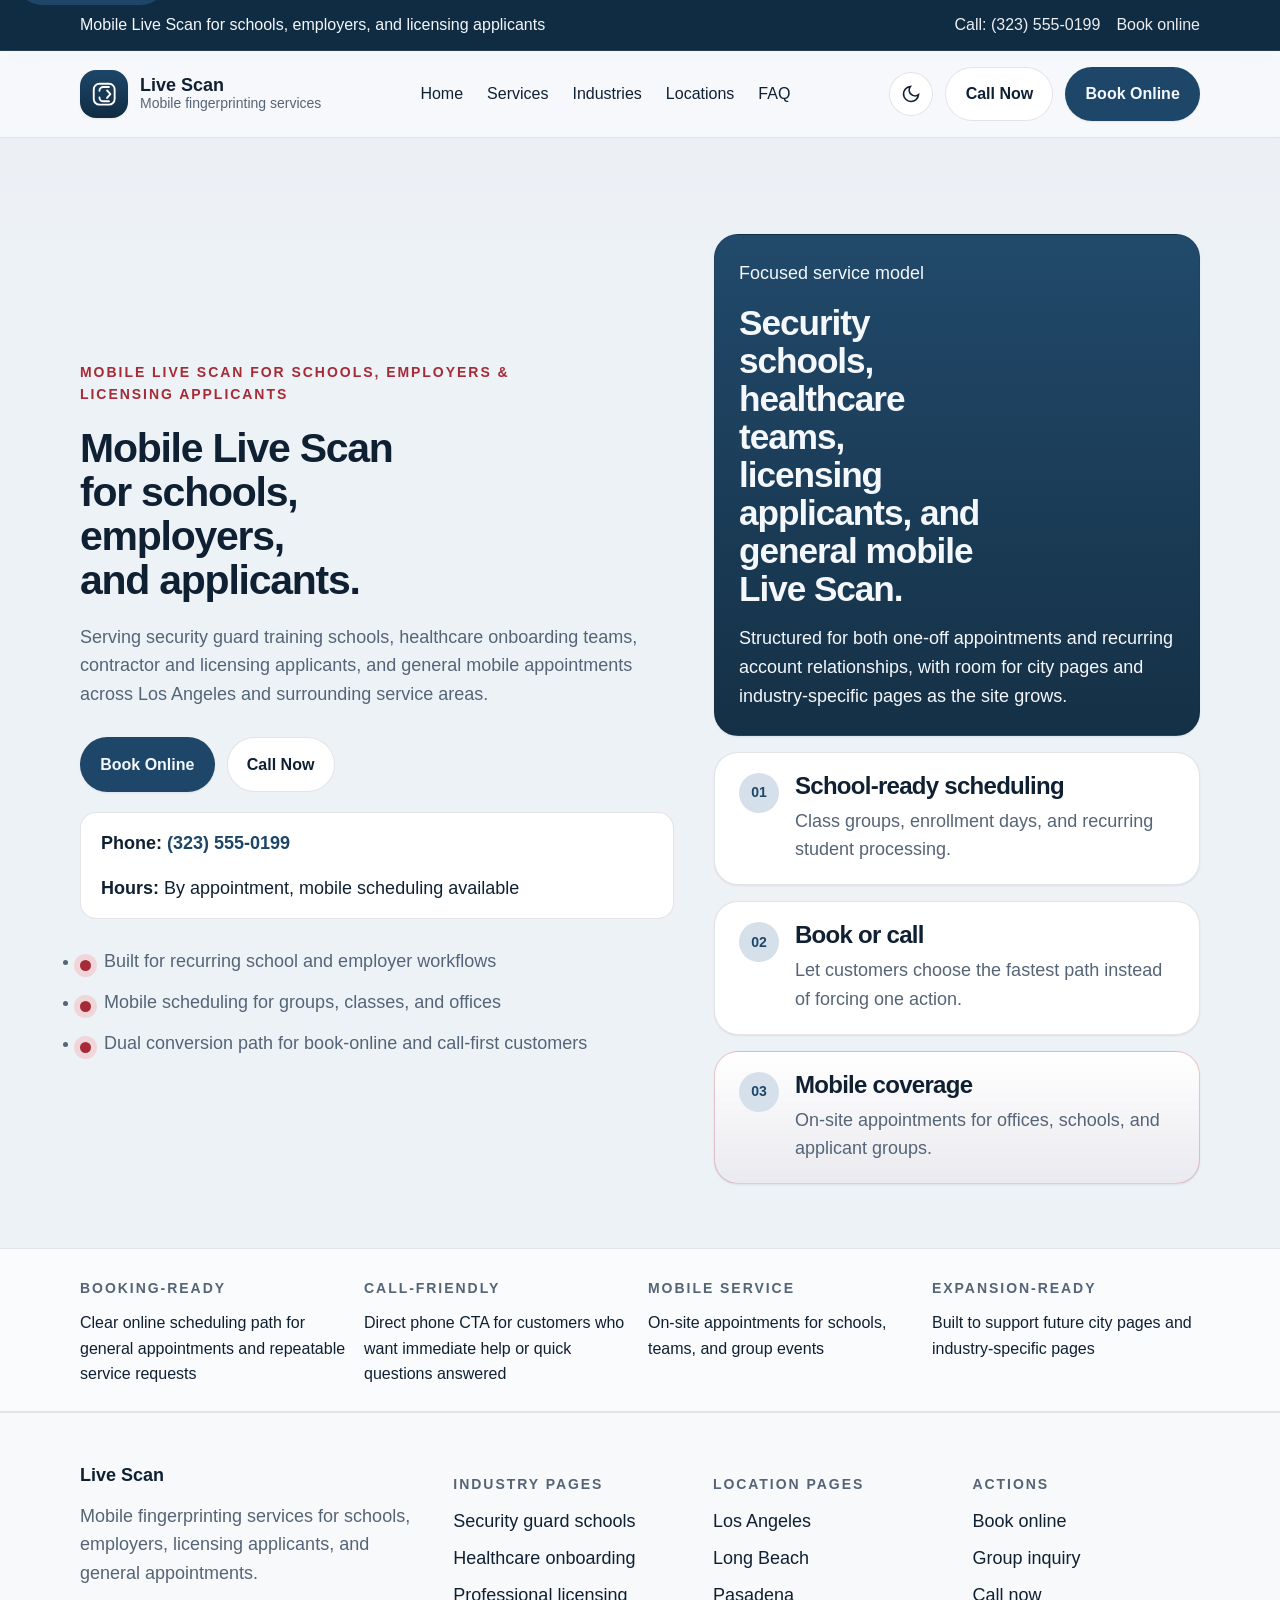
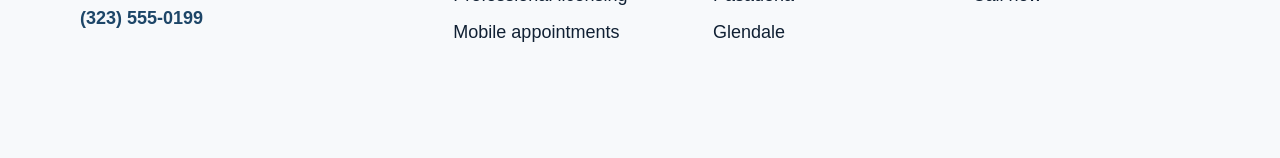
==== index.html @ abe15443 "Rename homepage file to index.html" ====
<!DOCTYPE html>
<html lang="en">
<head>
  <meta charset="UTF-8">
  <meta name="viewport" content="width=device-width, initial-scale=1.0">
  <title>Live Scan Homepage</title>
  <meta name="description" content="Mobile Live Scan services for schools, employers, licensing applicants, and general appointments across Southern California.">
  <meta property="og:title" content="Live Scan for Schools, Employers & Licensing Applicants">
  <meta property="og:description" content="Professional mobile Live Scan for security guard schools, onboarding teams, licensing applicants, and general appointments.">
  <meta property="og:type" content="website">
  <link rel="preconnect" href="https://api.fontshare.com">
  <link href="https://api.fontshare.com/v2/css?f[]=satoshi@400,500,700,900&display=swap" rel="stylesheet">
  <style>
:root,[data-theme="light"]{--text-xs:clamp(.75rem,.7rem + .25vw,.875rem);--text-sm:clamp(.875rem,.8rem + .35vw,1rem);--text-base:clamp(1rem,.95rem + .25vw,1.125rem);--text-lg:clamp(1.125rem,1rem + .75vw,1.5rem);--text-xl:clamp(1.5rem,1.2rem + 1.25vw,2.25rem);--text-2xl:clamp(2.25rem,1.6rem + 2.8vw,4.5rem);--space-1:.25rem;--space-2:.5rem;--space-3:.75rem;--space-4:1rem;--space-5:1.25rem;--space-6:1.5rem;--space-8:2rem;--space-10:2.5rem;--space-12:3rem;--space-16:4rem;--space-20:5rem;--space-24:6rem;--space-32:8rem;--color-bg:#edf2f7;--color-surface:#f8fafc;--color-surface-2:#ffffff;--color-border:rgba(18,38,63,.12);--color-divider:rgba(18,38,63,.1);--color-text:#102033;--color-text-muted:#556476;--color-text-inverse:#f4f7fb;--color-primary:#1d4668;--color-primary-hover:#153752;--color-primary-active:#102c42;--color-primary-highlight:#d5e0eb;--color-accent:#a62b37;--color-accent-soft:#f1d6d9;--radius-sm:.375rem;--radius-md:.75rem;--radius-lg:1rem;--radius-xl:1.5rem;--radius-full:9999px;--shadow-sm:0 1px 2px rgba(10,20,35,.08);--shadow-md:0 10px 30px rgba(10,20,35,.08);--content-default:1120px;--content-narrow:760px;--transition-interactive:180ms cubic-bezier(.16,1,.3,1);--font-display:'Satoshi','Inter',sans-serif;--font-body:'Satoshi','Inter',sans-serif}
[data-theme="dark"]{--color-bg:#0f1722;--color-surface:#15202c;--color-surface-2:#192635;--color-border:rgba(235,243,250,.12);--color-divider:rgba(235,243,250,.08);--color-text:#e8eef5;--color-text-muted:#b1bfcb;--color-text-inverse:#0f1722;--color-primary:#6b93b7;--color-primary-hover:#88a8c7;--color-primary-active:#9bb7d1;--color-primary-highlight:#243445;--color-accent:#d16873;--color-accent-soft:rgba(209,104,115,.18)}
*,*::before,*::after{box-sizing:border-box;margin:0;padding:0}html{-moz-text-size-adjust:none;-webkit-text-size-adjust:none;text-size-adjust:none;-webkit-font-smoothing:antialiased;-moz-osx-font-smoothing:grayscale;text-rendering:optimizeLegibility;scroll-behavior:smooth;scroll-padding-top:6rem}body{min-height:100dvh;line-height:1.6;font-family:var(--font-body);font-size:var(--text-base);color:var(--color-text);background:linear-gradient(180deg,rgba(166,43,55,.03),transparent 16%),var(--color-bg)}img,picture,video,canvas,svg{display:block;max-width:100%;height:auto}input,button,textarea,select{font:inherit;color:inherit}button{cursor:pointer;background:none;border:none}a{color:inherit;text-decoration:none;transition:color var(--transition-interactive),background var(--transition-interactive),border-color var(--transition-interactive),box-shadow var(--transition-interactive),transform var(--transition-interactive)}p,li{text-wrap:pretty}h1,h2,h3{font-family:var(--font-display);line-height:1.08;letter-spacing:-.03em;text-wrap:balance}:focus-visible{outline:2px solid var(--color-accent);outline-offset:3px;border-radius:var(--radius-sm)}
.skip-link{position:absolute;left:var(--space-4);top:-3rem;background:var(--color-primary);color:var(--color-text-inverse);padding:var(--space-3) var(--space-4);border-radius:var(--radius-full);z-index:100}.skip-link:focus{top:var(--space-4)}.sr-only{position:absolute;width:1px;height:1px;padding:0;margin:-1px;overflow:hidden;clip:rect(0,0,0,0);white-space:nowrap;border-width:0}.container{width:min(calc(100% - 2rem),var(--content-default));margin-inline:auto}.narrow{max-width:var(--content-narrow)}.section{padding-block:clamp(var(--space-12),8vw,var(--space-24))}.section-tight{padding-bottom:clamp(var(--space-10),7vw,var(--space-16))}.section-heading{display:grid;gap:var(--space-4);margin-bottom:var(--space-10)}.eyebrow,.mini-label{text-transform:uppercase;letter-spacing:.14em;font-size:var(--text-xs);font-weight:700}.eyebrow{color:var(--color-accent)}.mini-label{color:var(--color-text-muted)}.text-link{display:inline-flex;align-items:center;gap:var(--space-2);margin-top:var(--space-4);color:var(--color-primary);font-weight:700}.stack-actions{display:flex;flex-wrap:wrap;gap:var(--space-3)}
.topbar{background:var(--color-primary-active);color:var(--color-text-inverse);border-bottom:1px solid rgba(255,255,255,.08)}.topbar-inner{display:flex;justify-content:space-between;gap:var(--space-4);padding-block:var(--space-3);font-size:var(--text-sm)}.topbar-links{display:flex;gap:var(--space-4);flex-wrap:wrap}.topbar a{color:rgba(255,255,255,.92)}.site-header{position:sticky;top:0;z-index:40;background:rgba(248,250,252,.88);backdrop-filter:blur(14px);border-bottom:1px solid var(--color-divider)}[data-theme="dark"] .site-header{background:rgba(21,32,44,.86)}.header-inner{display:flex;align-items:center;justify-content:space-between;gap:var(--space-4);padding-block:var(--space-4)}.brand{display:inline-flex;align-items:center;gap:var(--space-3);min-height:44px}.brand-mark{display:grid;place-items:center;width:3rem;height:3rem;border-radius:var(--radius-lg);background:linear-gradient(180deg,var(--color-primary),var(--color-primary-active));color:#fff;box-shadow:var(--shadow-sm)}.brand-mark svg{width:1.9rem;height:1.9rem}.brand-text{display:flex;flex-direction:column;line-height:1.1}.brand-text strong{font-size:var(--text-base)}.brand-text small{color:var(--color-text-muted);font-size:var(--text-xs)}.desktop-nav{display:flex;gap:var(--space-6);font-size:var(--text-sm)}.desktop-nav a:hover{color:var(--color-primary)}.header-actions{display:flex;align-items:center;gap:var(--space-3)}.theme-toggle,.menu-toggle{min-width:44px;min-height:44px;display:grid;place-items:center;border:1px solid var(--color-border);border-radius:var(--radius-full);background:var(--color-surface-2)}.menu-toggle{display:none;padding:0 var(--space-3);gap:4px}.menu-toggle span{display:block;width:18px;height:2px;background:currentColor}.mobile-nav{display:none;border-top:1px solid var(--color-divider);background:var(--color-surface-2)}.mobile-nav.is-open{display:grid}.mobile-nav a{padding:var(--space-4) var(--space-6);border-bottom:1px solid var(--color-divider)}
.button{display:inline-flex;align-items:center;justify-content:center;min-height:44px;padding:.85rem 1.2rem;border-radius:var(--radius-full);font-size:var(--text-sm);font-weight:700;border:1px solid transparent}.button-primary{background:var(--color-primary);color:var(--color-text-inverse);box-shadow:var(--shadow-sm)}.button-secondary{background:var(--color-surface-2);border-color:var(--color-border)}.hero{padding-top:clamp(var(--space-12),10vw,var(--space-24))}.hero-grid{display:grid;grid-template-columns:1.1fr .9fr;gap:var(--space-10);align-items:center}.hero-copy{display:grid;gap:var(--space-5)}.hero h1{font-size:clamp(1.8rem,1.2rem + 1.7vw,3rem);max-width:14ch}.hero-text{max-width:62ch;color:var(--color-text-muted)}.hero-actions{display:flex;flex-wrap:wrap;gap:var(--space-3);padding-top:var(--space-2)}.hero-contact-strip{display:flex;flex-wrap:wrap;gap:var(--space-4);padding:var(--space-4) var(--space-5);background:var(--color-surface-2);border:1px solid var(--color-border);border-radius:var(--radius-lg)}.hero-contact-strip a{color:var(--color-primary);font-weight:700}.hero-points{display:grid;gap:var(--space-3);margin-top:var(--space-2)}.hero-points li{position:relative;padding-left:var(--space-6);color:var(--color-text-muted)}.hero-points li::before{content:'';position:absolute;left:0;top:.72em;width:.7rem;height:.7rem;border-radius:50%;background:var(--color-accent);box-shadow:0 0 0 6px var(--color-accent-soft)}.hero-panel{display:grid;gap:var(--space-4)}.hero-card,.service-card,.step-card,.institutional-panel,.contact-card,.faq-list details{background:var(--color-surface-2);border:1px solid var(--color-border);border-radius:var(--radius-xl);box-shadow:var(--shadow-sm)}.hero-card-primary{padding:var(--space-8);background:linear-gradient(180deg,rgba(29,70,104,.98),rgba(16,44,66,.98));color:var(--color-text-inverse);min-height:15rem}.hero-card-primary h2{font-size:var(--text-xl);max-width:13ch;margin-block:var(--space-4)}.hero-steps{display:grid;gap:var(--space-4)}.hero-card{padding:var(--space-6);min-height:12rem}.hero-step-card{display:grid;grid-template-columns:auto 1fr;align-items:start;gap:var(--space-4);padding:var(--space-5) var(--space-6);background:var(--color-surface-2);border:1px solid var(--color-border);border-radius:var(--radius-xl);box-shadow:var(--shadow-sm)}.hero-card h3,.hero-step-card h3,.service-card h3,.step-card h3,.institutional-panel h3,.contact-card h3{font-size:var(--text-lg);margin-bottom:var(--space-2)}.hero-step-card p{color:var(--color-text-muted)}.stat,.step-number{display:inline-flex;align-items:center;justify-content:center;min-width:2.5rem;min-height:2.5rem;border-radius:var(--radius-full);background:var(--color-primary-highlight);color:var(--color-primary);font-size:var(--text-xs);font-weight:800}.accent-step-card{border-color:rgba(166,43,55,.25);background:linear-gradient(180deg,var(--color-surface-2),rgba(166,43,55,.04))}
.trust-strip{border-top:1px solid var(--color-divider);border-bottom:1px solid var(--color-divider);background:color-mix(in srgb,var(--color-surface-2) 86%,var(--color-primary-highlight))}.trust-grid{display:grid;grid-template-columns:repeat(4,1fr);gap:var(--space-4);padding-block:var(--space-6)}.trust-grid p{margin-top:var(--space-2);font-size:var(--text-sm)}.service-grid{display:grid;grid-template-columns:repeat(12,1fr);gap:var(--space-4)}.service-card{padding:var(--space-6);grid-column:span 4;min-height:15rem}.feature-large{grid-column:span 8;background:linear-gradient(180deg,var(--color-surface-2),var(--color-primary-highlight))}.process-section{background:linear-gradient(180deg,transparent,rgba(29,70,104,.04))}.process-layout{display:grid;grid-template-columns:.85fr 1.15fr;gap:var(--space-8)}.process-intro{display:grid;gap:var(--space-4)}.process-steps{display:grid;grid-template-columns:repeat(2,1fr);gap:var(--space-4)}.step-card{padding:var(--space-6)}.step-card p{color:var(--color-text-muted)}.institutional-grid{display:grid;grid-template-columns:1.1fr .9fr;gap:var(--space-8);align-items:stretch}.institutional-copy{display:grid;gap:var(--space-4)}.bullet-stack{display:grid;gap:var(--space-3);margin-top:var(--space-3)}.bullet-stack p{padding:var(--space-4) var(--space-5);background:var(--color-surface);border:1px solid rgba(166,43,55,.16);border-radius:var(--radius-md)}.institutional-panel{padding:var(--space-8);display:grid;align-content:start;gap:var(--space-4);background:linear-gradient(180deg,var(--color-surface-2),rgba(166,43,55,.03))}.location-grid{display:flex;flex-wrap:wrap;gap:var(--space-3)}.location-chip{display:inline-flex;align-items:center;min-height:44px;padding:.75rem 1rem;border-radius:var(--radius-full);background:var(--color-surface-2);border:1px solid var(--color-border);font-size:var(--text-sm);font-weight:600}.faq-section{padding-top:0}.faq-list{display:grid;gap:var(--space-4)}.faq-list details{padding:var(--space-5) var(--space-6)}.faq-list summary{cursor:pointer;font-weight:700;list-style:none}.faq-list summary::-webkit-details-marker{display:none}.faq-list details p{margin-top:var(--space-3);color:var(--color-text-muted)}.contact-grid{display:grid;grid-template-columns:.9fr 1.1fr;gap:var(--space-8);align-items:start}.contact-card{padding:var(--space-8);display:grid;gap:var(--space-4)}.contact-card-split{grid-template-columns:repeat(2,1fr)}.site-footer{padding-block:var(--space-12) calc(var(--space-12) + 4rem);border-top:1px solid var(--color-divider);background:color-mix(in srgb,var(--color-surface-2) 80%,var(--color-primary-highlight))}.footer-grid{display:grid;grid-template-columns:1.2fr .8fr .8fr .8fr;gap:var(--space-8)}.site-footer ul{display:grid;gap:var(--space-2);list-style:none;margin-top:var(--space-3)}.site-footer p{color:var(--color-text-muted);margin-top:var(--space-3)}.mobile-action-bar{position:fixed;left:0;right:0;bottom:0;z-index:45;display:none;grid-template-columns:1fr 1fr;gap:1px;background:var(--color-border);box-shadow:0 -8px 24px rgba(10,20,35,.12)}.mobile-action-bar a{display:flex;align-items:center;justify-content:center;min-height:56px;background:var(--color-surface-2);font-size:var(--text-sm);font-weight:800}.mobile-action-bar a:last-child{background:var(--color-primary);color:var(--color-text-inverse)}
@media (max-width:1080px){.hero-grid,.process-layout,.institutional-grid,.contact-grid,.footer-grid,.trust-grid{grid-template-columns:1fr}.process-steps,.service-grid,.contact-card-split{grid-template-columns:repeat(2,1fr)}.service-card,.feature-large{grid-column:auto}}
@media (max-width:820px){.desktop-nav,.header-actions .button{display:none}.menu-toggle{display:inline-grid}.topbar-inner{flex-direction:column;align-items:flex-start}.process-steps,.service-grid,.contact-card-split{grid-template-columns:1fr}.mobile-action-bar{display:grid}}
@media (max-width:640px){.container{width:min(calc(100% - 1.25rem),var(--content-default))}.hero h1{max-width:13ch}.hero-card-primary,.hero-card,.service-card,.step-card,.institutional-panel,.contact-card{padding:var(--space-5)}.button{width:100%}.hero-actions,.stack-actions{display:grid}.hero-contact-strip{display:grid;gap:var(--space-2)}}
  </style>
</head>
<body>
  <a class="skip-link" href="#main">Skip to content</a>

  <div class="topbar">
    <div class="container topbar-inner">
      <p>Mobile Live Scan for schools, employers, and licensing applicants</p>
      <div class="topbar-links">
        <a href="tel:+13235550199">Call: (323) 555-0199</a>
        <a href="https://book.example.com" target="_blank" rel="noopener noreferrer">Book online</a>
      </div>
    </div>
  </div>

  <header class="site-header" id="top">
    <div class="container header-inner">
      <a href="#top" class="brand" aria-label="Live Scan home">
        <span class="brand-mark" aria-hidden="true">
          <svg viewBox="0 0 64 64" fill="none" xmlns="http://www.w3.org/2000/svg">
            <rect x="10" y="10" width="44" height="44" rx="12" stroke="currentColor" stroke-width="4"/>
            <path d="M22 25C22 20.5817 25.5817 17 30 17H42" stroke="currentColor" stroke-width="4" stroke-linecap="round"/>
            <path d="M22 39C22 43.4183 25.5817 47 30 47H42" stroke="currentColor" stroke-width="4" stroke-linecap="round"/>
            <path d="M38 24L45 32L38 40" stroke="currentColor" stroke-width="4" stroke-linecap="round" stroke-linejoin="round"/>
          </svg>
        </span>
        <span class="brand-text">
          <strong>Live Scan</strong>
          <small>Mobile fingerprinting services</small>
        </span>
      </a>

      <nav class="desktop-nav" aria-label="Primary navigation">
        <a href="#top">Home</a>
        <a href="#services">Services</a>
        <a href="#industries">Industries</a>
        <a href="#locations">Locations</a>
        <a href="#faq">FAQ</a>
      </nav>

      <div class="header-actions">
        <button class="theme-toggle" type="button" data-theme-toggle aria-label="Switch theme">
          <svg width="20" height="20" viewBox="0 0 24 24" fill="none" stroke="currentColor" stroke-width="2"><path d="M21 12.79A9 9 0 1 1 11.21 3 7 7 0 0 0 21 12.79z"/></svg>
        </button>
        <a class="button button-secondary" href="tel:+13235550199">Call Now</a>
        <a class="button button-primary" href="https://book.example.com" target="_blank" rel="noopener noreferrer">Book Online</a>
        <button class="menu-toggle" type="button" aria-expanded="false" aria-controls="mobile-menu">
          <span class="sr-only">Open menu</span>
          <span></span><span></span><span></span>
        </button>
      </div>
    </div>

    <nav class="mobile-nav" id="mobile-menu" aria-label="Mobile navigation">
      <a href="#top">Home</a>
      <a href="#services">Services</a>
      <a href="#industries">Industries</a>
      <a href="#locations">Locations</a>
      <a href="#faq">FAQ</a>
      <a href="tel:+13235550199">Call Now</a>
      <a href="https://book.example.com" target="_blank" rel="noopener noreferrer">Book Online</a>
    </nav>
  </header>

  <main id="main">
    <section class="hero section section-tight">
      <div class="container hero-grid">
        <div class="hero-copy">
          <p class="eyebrow">Mobile Live Scan for schools, employers & licensing applicants</p>
          <h1>Mobile Live Scan for schools, employers, and applicants.</h1>
          <p class="hero-text">Serving security guard training schools, healthcare onboarding teams, contractor and licensing applicants, and general mobile appointments across Los Angeles and surrounding service areas.</p>
          <div class="hero-actions">
            <a class="button button-primary" href="https://book.example.com" target="_blank" rel="noopener noreferrer">Book Online</a>
            <a class="button button-secondary" href="tel:+13235550199">Call Now</a>
          </div>
          <div class="hero-contact-strip">
            <p><strong>Phone:</strong> <a href="tel:+13235550199">(323) 555-0199</a></p>
            <p><strong>Hours:</strong> By appointment, mobile scheduling available</p>
          </div>
          <ul class="hero-points" role="list">
            <li>Built for recurring school and employer workflows</li>
            <li>Mobile scheduling for groups, classes, and offices</li>
            <li>Dual conversion path for book-online and call-first customers</li>
          </ul>
        </div>
        <div class="hero-panel" aria-label="Service highlights">
          <div class="hero-card hero-card-primary">
            <span class="card-label">Focused service model</span>
            <h2>Security schools, healthcare teams, licensing applicants, and general mobile Live Scan.</h2>
            <p>Structured for both one-off appointments and recurring account relationships, with room for city pages and industry-specific pages as the site grows.</p>
          </div>
          <div class="hero-steps">
            <article class="hero-step-card">
              <span class="stat">01</span>
              <div>
                <h3>School-ready scheduling</h3>
                <p>Class groups, enrollment days, and recurring student processing.</p>
              </div>
            </article>
            <article class="hero-step-card">
              <span class="stat">02</span>
              <div>
                <h3>Book or call</h3>
                <p>Let customers choose the fastest path instead of forcing one action.</p>
              </div>
            </article>
            <article class="hero-step-card accent-step-card">
              <span class="stat">03</span>
              <div>
                <h3>Mobile coverage</h3>
                <p>On-site appointments for offices, schools, and applicant groups.</p>
              </div>
            </article>
          </div>
        </div>
      </div>
    </section>

    <section class="trust-strip">
      <div class="container trust-grid">
        <div><span class="mini-label">Booking-ready</span><p>Clear online scheduling path for general appointments and repeatable service requests</p></div>
        <div><span class="mini-label">Call-friendly</span><p>Direct phone CTA for customers who want immediate help or quick questions answered</p></div>
        <div><span class="mini-label">Mobile service</span><p>On-site appointments for schools, teams, and group events</p></div>
        <div><span class="mini-label">Expansion-ready</span><p>Built to support future city pages and industry-specific pages</p></div>
      </div>
    </section>
  </main>

  <footer class="site-footer">
    <div class="container footer-grid">
      <div>
        <strong>Live Scan</strong>
        <p>Mobile fingerprinting services for schools, employers, licensing applicants, and general appointments.</p>
        <a class="text-link" href="tel:+13235550199">(323) 555-0199</a>
      </div>
      <div>
        <p class="mini-label">Industry pages</p>
        <ul role="list">
          <li><a href="#industries">Security guard schools</a></li>
          <li><a href="#industries">Healthcare onboarding</a></li>
          <li><a href="#industries">Professional licensing</a></li>
          <li><a href="#industries">Mobile appointments</a></li>
        </ul>
      </div>
      <div>
        <p class="mini-label">Location pages</p>
        <ul role="list">
          <li><a href="#locations">Los Angeles</a></li>
          <li><a href="#locations">Long Beach</a></li>
          <li><a href="#locations">Pasadena</a></li>
          <li><a href="#locations">Glendale</a></li>
        </ul>
      </div>
      <div>
        <p class="mini-label">Actions</p>
        <ul role="list">
          <li><a href="https://book.example.com" target="_blank" rel="noopener noreferrer">Book online</a></li>
          <li><a href="https://forms.example.com/group-account" target="_blank" rel="noopener noreferrer">Group inquiry</a></li>
          <li><a href="tel:+13235550199">Call now</a></li>
        </ul>
      </div>
    </div>
  </footer>

  <div class="mobile-action-bar" aria-label="Mobile quick actions">
    <a href="tel:+13235550199">Call Now</a>
    <a href="https://book.example.com" target="_blank" rel="noopener noreferrer">Book Online</a>
  </div>

  <script>
    (function () {
      const root = document.documentElement;
      const toggle = document.querySelector('[data-theme-toggle]');
      let theme = window.matchMedia('(prefers-color-scheme: dark)').matches ? 'dark' : 'light';
      root.setAttribute('data-theme', theme);
      function renderThemeIcon(current) {
        toggle.innerHTML = current === 'dark'
          ? '<svg width="20" height="20" viewBox="0 0 24 24" fill="none" stroke="currentColor" stroke-width="2"><circle cx="12" cy="12" r="5"></circle><path d="M12 1v2M12 21v2M4.22 4.22l1.42 1.42M18.36 18.36l1.42 1.42M1 12h2M21 12h2M4.22 19.78l1.42-1.42M18.36 5.64l1.42-1.42"></path></svg>'
          : '<svg width="20" height="20" viewBox="0 0 24 24" fill="none" stroke="currentColor" stroke-width="2"><path d="M21 12.79A9 9 0 1 1 11.21 3 7 7 0 0 0 21 12.79z"></path></svg>';
      }
      renderThemeIcon(theme);
      toggle.addEventListener('click', function () {
        theme = theme === 'dark' ? 'light' : 'dark';
        root.setAttribute('data-theme', theme);
        renderThemeIcon(theme);
      });
      const menuButton = document.querySelector('.menu-toggle');
      const mobileMenu = document.querySelector('.mobile-nav');
      menuButton.addEventListener('click', function () {
        const expanded = menuButton.getAttribute('aria-expanded') === 'true';
        menuButton.setAttribute('aria-expanded', String(!expanded));
        mobileMenu.classList.toggle('is-open');
      });
      mobileMenu.querySelectorAll('a').forEach(function (link) {
        link.addEventListener('click', function () {
          mobileMenu.classList.remove('is-open');
          menuButton.setAttribute('aria-expanded', 'false');
        });
      });
    }());
  </script>
</body>
</html>
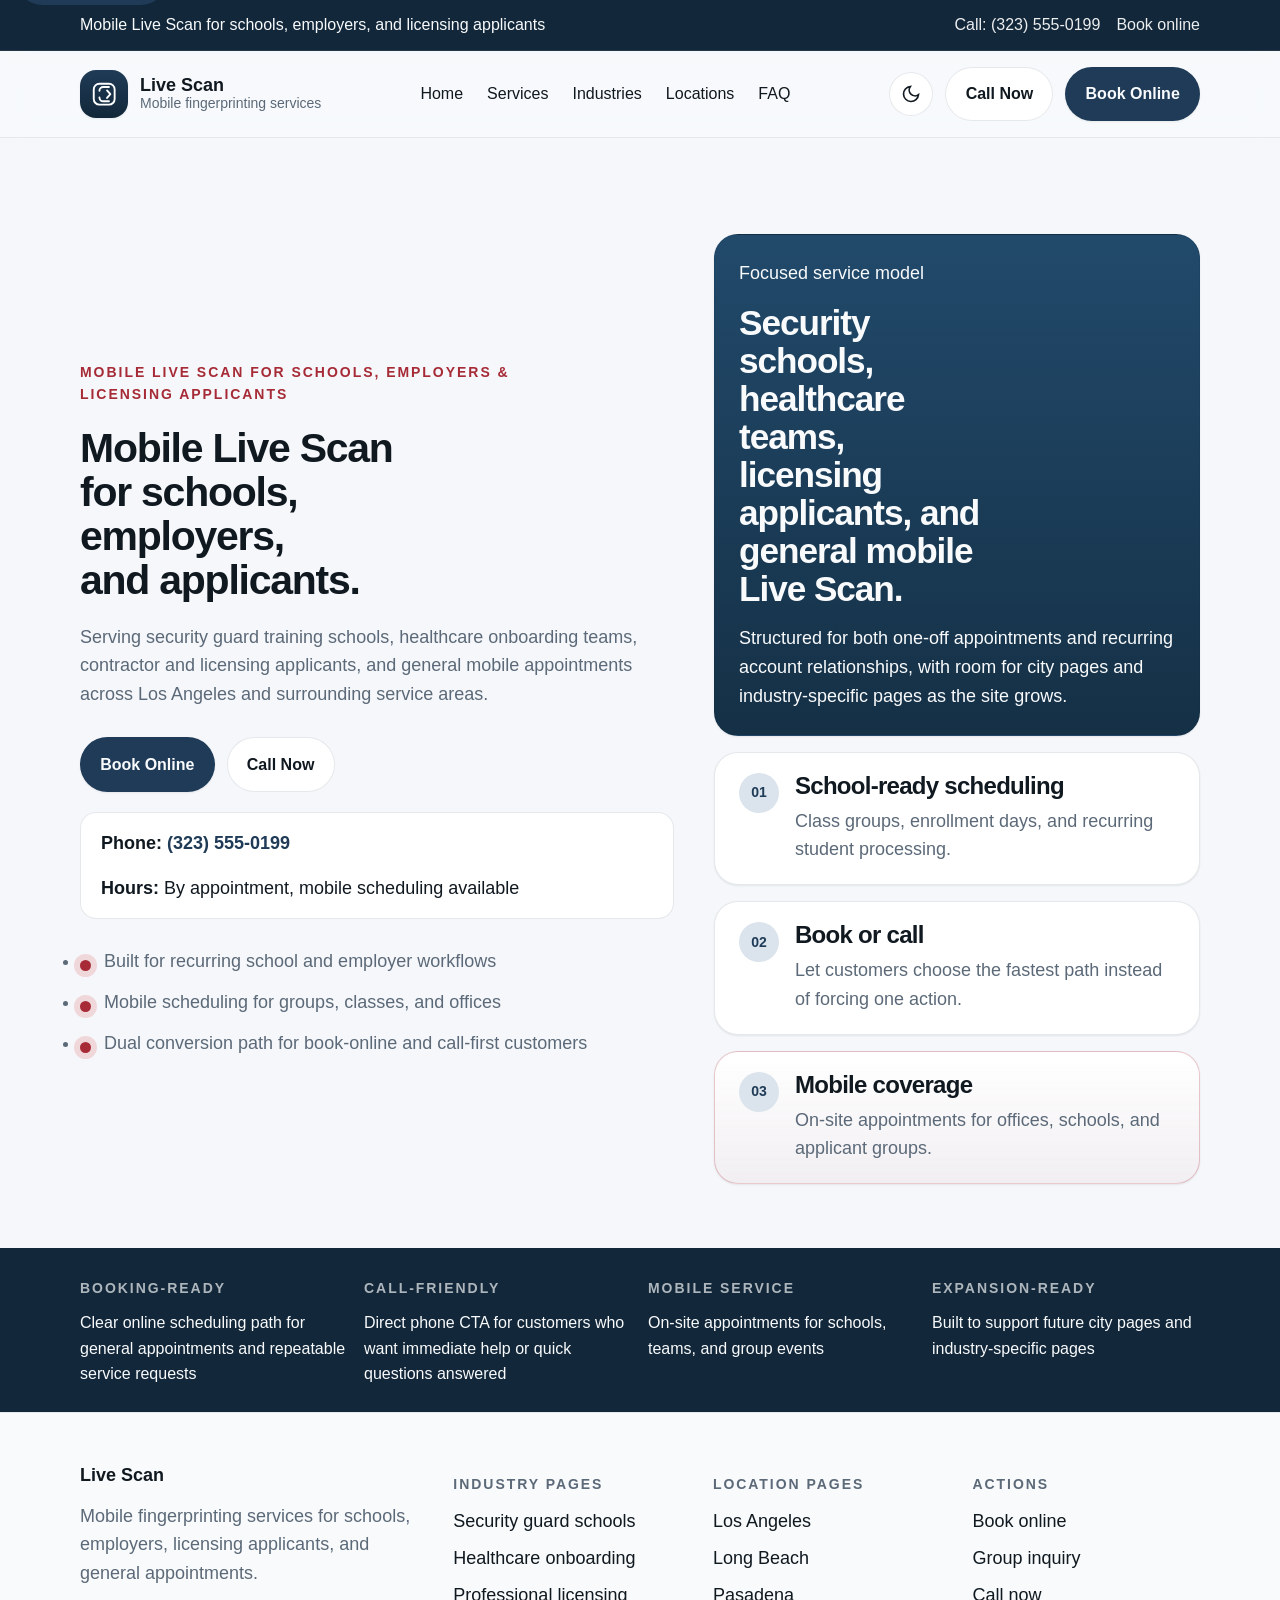
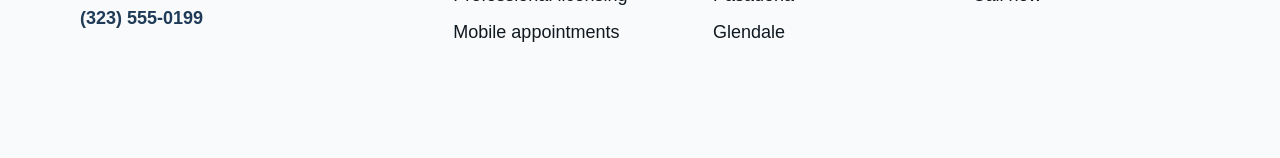
==== commit 0c13edeb: "Refactor site into index, assets, and partials structure" ====
--- a/index.html
+++ b/index.html
@@ -10,81 +10,11 @@
   <meta property="og:type" content="website">
   <link rel="preconnect" href="https://api.fontshare.com">
   <link href="https://api.fontshare.com/v2/css?f[]=satoshi@400,500,700,900&display=swap" rel="stylesheet">
-  <style>
-:root,[data-theme="light"]{--text-xs:clamp(.75rem,.7rem + .25vw,.875rem);--text-sm:clamp(.875rem,.8rem + .35vw,1rem);--text-base:clamp(1rem,.95rem + .25vw,1.125rem);--text-lg:clamp(1.125rem,1rem + .75vw,1.5rem);--text-xl:clamp(1.5rem,1.2rem + 1.25vw,2.25rem);--text-2xl:clamp(2.25rem,1.6rem + 2.8vw,4.5rem);--space-1:.25rem;--space-2:.5rem;--space-3:.75rem;--space-4:1rem;--space-5:1.25rem;--space-6:1.5rem;--space-8:2rem;--space-10:2.5rem;--space-12:3rem;--space-16:4rem;--space-20:5rem;--space-24:6rem;--space-32:8rem;--color-bg:#edf2f7;--color-surface:#f8fafc;--color-surface-2:#ffffff;--color-border:rgba(18,38,63,.12);--color-divider:rgba(18,38,63,.1);--color-text:#102033;--color-text-muted:#556476;--color-text-inverse:#f4f7fb;--color-primary:#1d4668;--color-primary-hover:#153752;--color-primary-active:#102c42;--color-primary-highlight:#d5e0eb;--color-accent:#a62b37;--color-accent-soft:#f1d6d9;--radius-sm:.375rem;--radius-md:.75rem;--radius-lg:1rem;--radius-xl:1.5rem;--radius-full:9999px;--shadow-sm:0 1px 2px rgba(10,20,35,.08);--shadow-md:0 10px 30px rgba(10,20,35,.08);--content-default:1120px;--content-narrow:760px;--transition-interactive:180ms cubic-bezier(.16,1,.3,1);--font-display:'Satoshi','Inter',sans-serif;--font-body:'Satoshi','Inter',sans-serif}
-[data-theme="dark"]{--color-bg:#0f1722;--color-surface:#15202c;--color-surface-2:#192635;--color-border:rgba(235,243,250,.12);--color-divider:rgba(235,243,250,.08);--color-text:#e8eef5;--color-text-muted:#b1bfcb;--color-text-inverse:#0f1722;--color-primary:#6b93b7;--color-primary-hover:#88a8c7;--color-primary-active:#9bb7d1;--color-primary-highlight:#243445;--color-accent:#d16873;--color-accent-soft:rgba(209,104,115,.18)}
-*,*::before,*::after{box-sizing:border-box;margin:0;padding:0}html{-moz-text-size-adjust:none;-webkit-text-size-adjust:none;text-size-adjust:none;-webkit-font-smoothing:antialiased;-moz-osx-font-smoothing:grayscale;text-rendering:optimizeLegibility;scroll-behavior:smooth;scroll-padding-top:6rem}body{min-height:100dvh;line-height:1.6;font-family:var(--font-body);font-size:var(--text-base);color:var(--color-text);background:linear-gradient(180deg,rgba(166,43,55,.03),transparent 16%),var(--color-bg)}img,picture,video,canvas,svg{display:block;max-width:100%;height:auto}input,button,textarea,select{font:inherit;color:inherit}button{cursor:pointer;background:none;border:none}a{color:inherit;text-decoration:none;transition:color var(--transition-interactive),background var(--transition-interactive),border-color var(--transition-interactive),box-shadow var(--transition-interactive),transform var(--transition-interactive)}p,li{text-wrap:pretty}h1,h2,h3{font-family:var(--font-display);line-height:1.08;letter-spacing:-.03em;text-wrap:balance}:focus-visible{outline:2px solid var(--color-accent);outline-offset:3px;border-radius:var(--radius-sm)}
-.skip-link{position:absolute;left:var(--space-4);top:-3rem;background:var(--color-primary);color:var(--color-text-inverse);padding:var(--space-3) var(--space-4);border-radius:var(--radius-full);z-index:100}.skip-link:focus{top:var(--space-4)}.sr-only{position:absolute;width:1px;height:1px;padding:0;margin:-1px;overflow:hidden;clip:rect(0,0,0,0);white-space:nowrap;border-width:0}.container{width:min(calc(100% - 2rem),var(--content-default));margin-inline:auto}.narrow{max-width:var(--content-narrow)}.section{padding-block:clamp(var(--space-12),8vw,var(--space-24))}.section-tight{padding-bottom:clamp(var(--space-10),7vw,var(--space-16))}.section-heading{display:grid;gap:var(--space-4);margin-bottom:var(--space-10)}.eyebrow,.mini-label{text-transform:uppercase;letter-spacing:.14em;font-size:var(--text-xs);font-weight:700}.eyebrow{color:var(--color-accent)}.mini-label{color:var(--color-text-muted)}.text-link{display:inline-flex;align-items:center;gap:var(--space-2);margin-top:var(--space-4);color:var(--color-primary);font-weight:700}.stack-actions{display:flex;flex-wrap:wrap;gap:var(--space-3)}
-.topbar{background:var(--color-primary-active);color:var(--color-text-inverse);border-bottom:1px solid rgba(255,255,255,.08)}.topbar-inner{display:flex;justify-content:space-between;gap:var(--space-4);padding-block:var(--space-3);font-size:var(--text-sm)}.topbar-links{display:flex;gap:var(--space-4);flex-wrap:wrap}.topbar a{color:rgba(255,255,255,.92)}.site-header{position:sticky;top:0;z-index:40;background:rgba(248,250,252,.88);backdrop-filter:blur(14px);border-bottom:1px solid var(--color-divider)}[data-theme="dark"] .site-header{background:rgba(21,32,44,.86)}.header-inner{display:flex;align-items:center;justify-content:space-between;gap:var(--space-4);padding-block:var(--space-4)}.brand{display:inline-flex;align-items:center;gap:var(--space-3);min-height:44px}.brand-mark{display:grid;place-items:center;width:3rem;height:3rem;border-radius:var(--radius-lg);background:linear-gradient(180deg,var(--color-primary),var(--color-primary-active));color:#fff;box-shadow:var(--shadow-sm)}.brand-mark svg{width:1.9rem;height:1.9rem}.brand-text{display:flex;flex-direction:column;line-height:1.1}.brand-text strong{font-size:var(--text-base)}.brand-text small{color:var(--color-text-muted);font-size:var(--text-xs)}.desktop-nav{display:flex;gap:var(--space-6);font-size:var(--text-sm)}.desktop-nav a:hover{color:var(--color-primary)}.header-actions{display:flex;align-items:center;gap:var(--space-3)}.theme-toggle,.menu-toggle{min-width:44px;min-height:44px;display:grid;place-items:center;border:1px solid var(--color-border);border-radius:var(--radius-full);background:var(--color-surface-2)}.menu-toggle{display:none;padding:0 var(--space-3);gap:4px}.menu-toggle span{display:block;width:18px;height:2px;background:currentColor}.mobile-nav{display:none;border-top:1px solid var(--color-divider);background:var(--color-surface-2)}.mobile-nav.is-open{display:grid}.mobile-nav a{padding:var(--space-4) var(--space-6);border-bottom:1px solid var(--color-divider)}
-.button{display:inline-flex;align-items:center;justify-content:center;min-height:44px;padding:.85rem 1.2rem;border-radius:var(--radius-full);font-size:var(--text-sm);font-weight:700;border:1px solid transparent}.button-primary{background:var(--color-primary);color:var(--color-text-inverse);box-shadow:var(--shadow-sm)}.button-secondary{background:var(--color-surface-2);border-color:var(--color-border)}.hero{padding-top:clamp(var(--space-12),10vw,var(--space-24))}.hero-grid{display:grid;grid-template-columns:1.1fr .9fr;gap:var(--space-10);align-items:center}.hero-copy{display:grid;gap:var(--space-5)}.hero h1{font-size:clamp(1.8rem,1.2rem + 1.7vw,3rem);max-width:14ch}.hero-text{max-width:62ch;color:var(--color-text-muted)}.hero-actions{display:flex;flex-wrap:wrap;gap:var(--space-3);padding-top:var(--space-2)}.hero-contact-strip{display:flex;flex-wrap:wrap;gap:var(--space-4);padding:var(--space-4) var(--space-5);background:var(--color-surface-2);border:1px solid var(--color-border);border-radius:var(--radius-lg)}.hero-contact-strip a{color:var(--color-primary);font-weight:700}.hero-points{display:grid;gap:var(--space-3);margin-top:var(--space-2)}.hero-points li{position:relative;padding-left:var(--space-6);color:var(--color-text-muted)}.hero-points li::before{content:'';position:absolute;left:0;top:.72em;width:.7rem;height:.7rem;border-radius:50%;background:var(--color-accent);box-shadow:0 0 0 6px var(--color-accent-soft)}.hero-panel{display:grid;gap:var(--space-4)}.hero-card,.service-card,.step-card,.institutional-panel,.contact-card,.faq-list details{background:var(--color-surface-2);border:1px solid var(--color-border);border-radius:var(--radius-xl);box-shadow:var(--shadow-sm)}.hero-card-primary{padding:var(--space-8);background:linear-gradient(180deg,rgba(29,70,104,.98),rgba(16,44,66,.98));color:var(--color-text-inverse);min-height:15rem}.hero-card-primary h2{font-size:var(--text-xl);max-width:13ch;margin-block:var(--space-4)}.hero-steps{display:grid;gap:var(--space-4)}.hero-card{padding:var(--space-6);min-height:12rem}.hero-step-card{display:grid;grid-template-columns:auto 1fr;align-items:start;gap:var(--space-4);padding:var(--space-5) var(--space-6);background:var(--color-surface-2);border:1px solid var(--color-border);border-radius:var(--radius-xl);box-shadow:var(--shadow-sm)}.hero-card h3,.hero-step-card h3,.service-card h3,.step-card h3,.institutional-panel h3,.contact-card h3{font-size:var(--text-lg);margin-bottom:var(--space-2)}.hero-step-card p{color:var(--color-text-muted)}.stat,.step-number{display:inline-flex;align-items:center;justify-content:center;min-width:2.5rem;min-height:2.5rem;border-radius:var(--radius-full);background:var(--color-primary-highlight);color:var(--color-primary);font-size:var(--text-xs);font-weight:800}.accent-step-card{border-color:rgba(166,43,55,.25);background:linear-gradient(180deg,var(--color-surface-2),rgba(166,43,55,.04))}
-.trust-strip{border-top:1px solid var(--color-divider);border-bottom:1px solid var(--color-divider);background:color-mix(in srgb,var(--color-surface-2) 86%,var(--color-primary-highlight))}.trust-grid{display:grid;grid-template-columns:repeat(4,1fr);gap:var(--space-4);padding-block:var(--space-6)}.trust-grid p{margin-top:var(--space-2);font-size:var(--text-sm)}.service-grid{display:grid;grid-template-columns:repeat(12,1fr);gap:var(--space-4)}.service-card{padding:var(--space-6);grid-column:span 4;min-height:15rem}.feature-large{grid-column:span 8;background:linear-gradient(180deg,var(--color-surface-2),var(--color-primary-highlight))}.process-section{background:linear-gradient(180deg,transparent,rgba(29,70,104,.04))}.process-layout{display:grid;grid-template-columns:.85fr 1.15fr;gap:var(--space-8)}.process-intro{display:grid;gap:var(--space-4)}.process-steps{display:grid;grid-template-columns:repeat(2,1fr);gap:var(--space-4)}.step-card{padding:var(--space-6)}.step-card p{color:var(--color-text-muted)}.institutional-grid{display:grid;grid-template-columns:1.1fr .9fr;gap:var(--space-8);align-items:stretch}.institutional-copy{display:grid;gap:var(--space-4)}.bullet-stack{display:grid;gap:var(--space-3);margin-top:var(--space-3)}.bullet-stack p{padding:var(--space-4) var(--space-5);background:var(--color-surface);border:1px solid rgba(166,43,55,.16);border-radius:var(--radius-md)}.institutional-panel{padding:var(--space-8);display:grid;align-content:start;gap:var(--space-4);background:linear-gradient(180deg,var(--color-surface-2),rgba(166,43,55,.03))}.location-grid{display:flex;flex-wrap:wrap;gap:var(--space-3)}.location-chip{display:inline-flex;align-items:center;min-height:44px;padding:.75rem 1rem;border-radius:var(--radius-full);background:var(--color-surface-2);border:1px solid var(--color-border);font-size:var(--text-sm);font-weight:600}.faq-section{padding-top:0}.faq-list{display:grid;gap:var(--space-4)}.faq-list details{padding:var(--space-5) var(--space-6)}.faq-list summary{cursor:pointer;font-weight:700;list-style:none}.faq-list summary::-webkit-details-marker{display:none}.faq-list details p{margin-top:var(--space-3);color:var(--color-text-muted)}.contact-grid{display:grid;grid-template-columns:.9fr 1.1fr;gap:var(--space-8);align-items:start}.contact-card{padding:var(--space-8);display:grid;gap:var(--space-4)}.contact-card-split{grid-template-columns:repeat(2,1fr)}.site-footer{padding-block:var(--space-12) calc(var(--space-12) + 4rem);border-top:1px solid var(--color-divider);background:color-mix(in srgb,var(--color-surface-2) 80%,var(--color-primary-highlight))}.footer-grid{display:grid;grid-template-columns:1.2fr .8fr .8fr .8fr;gap:var(--space-8)}.site-footer ul{display:grid;gap:var(--space-2);list-style:none;margin-top:var(--space-3)}.site-footer p{color:var(--color-text-muted);margin-top:var(--space-3)}.mobile-action-bar{position:fixed;left:0;right:0;bottom:0;z-index:45;display:none;grid-template-columns:1fr 1fr;gap:1px;background:var(--color-border);box-shadow:0 -8px 24px rgba(10,20,35,.12)}.mobile-action-bar a{display:flex;align-items:center;justify-content:center;min-height:56px;background:var(--color-surface-2);font-size:var(--text-sm);font-weight:800}.mobile-action-bar a:last-child{background:var(--color-primary);color:var(--color-text-inverse)}
-@media (max-width:1080px){.hero-grid,.process-layout,.institutional-grid,.contact-grid,.footer-grid,.trust-grid{grid-template-columns:1fr}.process-steps,.service-grid,.contact-card-split{grid-template-columns:repeat(2,1fr)}.service-card,.feature-large{grid-column:auto}}
-@media (max-width:820px){.desktop-nav,.header-actions .button{display:none}.menu-toggle{display:inline-grid}.topbar-inner{flex-direction:column;align-items:flex-start}.process-steps,.service-grid,.contact-card-split{grid-template-columns:1fr}.mobile-action-bar{display:grid}}
-@media (max-width:640px){.container{width:min(calc(100% - 1.25rem),var(--content-default))}.hero h1{max-width:13ch}.hero-card-primary,.hero-card,.service-card,.step-card,.institutional-panel,.contact-card{padding:var(--space-5)}.button{width:100%}.hero-actions,.stack-actions{display:grid}.hero-contact-strip{display:grid;gap:var(--space-2)}}
-  </style>
+  <link rel="stylesheet" href="./assets/css/styles.css">
 </head>
 <body>
   <a class="skip-link" href="#main">Skip to content</a>
-
-  <div class="topbar">
-    <div class="container topbar-inner">
-      <p>Mobile Live Scan for schools, employers, and licensing applicants</p>
-      <div class="topbar-links">
-        <a href="tel:+13235550199">Call: (323) 555-0199</a>
-        <a href="https://book.example.com" target="_blank" rel="noopener noreferrer">Book online</a>
-      </div>
-    </div>
-  </div>
-
-  <header class="site-header" id="top">
-    <div class="container header-inner">
-      <a href="#top" class="brand" aria-label="Live Scan home">
-        <span class="brand-mark" aria-hidden="true">
-          <svg viewBox="0 0 64 64" fill="none" xmlns="http://www.w3.org/2000/svg">
-            <rect x="10" y="10" width="44" height="44" rx="12" stroke="currentColor" stroke-width="4"/>
-            <path d="M22 25C22 20.5817 25.5817 17 30 17H42" stroke="currentColor" stroke-width="4" stroke-linecap="round"/>
-            <path d="M22 39C22 43.4183 25.5817 47 30 47H42" stroke="currentColor" stroke-width="4" stroke-linecap="round"/>
-            <path d="M38 24L45 32L38 40" stroke="currentColor" stroke-width="4" stroke-linecap="round" stroke-linejoin="round"/>
-          </svg>
-        </span>
-        <span class="brand-text">
-          <strong>Live Scan</strong>
-          <small>Mobile fingerprinting services</small>
-        </span>
-      </a>
-
-      <nav class="desktop-nav" aria-label="Primary navigation">
-        <a href="#top">Home</a>
-        <a href="#services">Services</a>
-        <a href="#industries">Industries</a>
-        <a href="#locations">Locations</a>
-        <a href="#faq">FAQ</a>
-      </nav>
-
-      <div class="header-actions">
-        <button class="theme-toggle" type="button" data-theme-toggle aria-label="Switch theme">
-          <svg width="20" height="20" viewBox="0 0 24 24" fill="none" stroke="currentColor" stroke-width="2"><path d="M21 12.79A9 9 0 1 1 11.21 3 7 7 0 0 0 21 12.79z"/></svg>
-        </button>
-        <a class="button button-secondary" href="tel:+13235550199">Call Now</a>
-        <a class="button button-primary" href="https://book.example.com" target="_blank" rel="noopener noreferrer">Book Online</a>
-        <button class="menu-toggle" type="button" aria-expanded="false" aria-controls="mobile-menu">
-          <span class="sr-only">Open menu</span>
-          <span></span><span></span><span></span>
-        </button>
-      </div>
-    </div>
-
-    <nav class="mobile-nav" id="mobile-menu" aria-label="Mobile navigation">
-      <a href="#top">Home</a>
-      <a href="#services">Services</a>
-      <a href="#industries">Industries</a>
-      <a href="#locations">Locations</a>
-      <a href="#faq">FAQ</a>
-      <a href="tel:+13235550199">Call Now</a>
-      <a href="https://book.example.com" target="_blank" rel="noopener noreferrer">Book Online</a>
-    </nav>
-  </header>
-
+  <div data-include-header></div>
   <main id="main">
     <section class="hero section section-tight">
       <div class="container hero-grid">
@@ -140,6 +70,7 @@
     </section>
 
     <section class="trust-strip">
+
       <div class="container trust-grid">
         <div><span class="mini-label">Booking-ready</span><p>Clear online scheduling path for general appointments and repeatable service requests</p></div>
         <div><span class="mini-label">Call-friendly</span><p>Direct phone CTA for customers who want immediate help or quick questions answered</p></div>
@@ -148,79 +79,7 @@
       </div>
     </section>
   </main>
-
-  <footer class="site-footer">
-    <div class="container footer-grid">
-      <div>
-        <strong>Live Scan</strong>
-        <p>Mobile fingerprinting services for schools, employers, licensing applicants, and general appointments.</p>
-        <a class="text-link" href="tel:+13235550199">(323) 555-0199</a>
-      </div>
-      <div>
-        <p class="mini-label">Industry pages</p>
-        <ul role="list">
-          <li><a href="#industries">Security guard schools</a></li>
-          <li><a href="#industries">Healthcare onboarding</a></li>
-          <li><a href="#industries">Professional licensing</a></li>
-          <li><a href="#industries">Mobile appointments</a></li>
-        </ul>
-      </div>
-      <div>
-        <p class="mini-label">Location pages</p>
-        <ul role="list">
-          <li><a href="#locations">Los Angeles</a></li>
-          <li><a href="#locations">Long Beach</a></li>
-          <li><a href="#locations">Pasadena</a></li>
-          <li><a href="#locations">Glendale</a></li>
-        </ul>
-      </div>
-      <div>
-        <p class="mini-label">Actions</p>
-        <ul role="list">
-          <li><a href="https://book.example.com" target="_blank" rel="noopener noreferrer">Book online</a></li>
-          <li><a href="https://forms.example.com/group-account" target="_blank" rel="noopener noreferrer">Group inquiry</a></li>
-          <li><a href="tel:+13235550199">Call now</a></li>
-        </ul>
-      </div>
-    </div>
-  </footer>
-
-  <div class="mobile-action-bar" aria-label="Mobile quick actions">
-    <a href="tel:+13235550199">Call Now</a>
-    <a href="https://book.example.com" target="_blank" rel="noopener noreferrer">Book Online</a>
-  </div>
-
-  <script>
-    (function () {
-      const root = document.documentElement;
-      const toggle = document.querySelector('[data-theme-toggle]');
-      let theme = window.matchMedia('(prefers-color-scheme: dark)').matches ? 'dark' : 'light';
-      root.setAttribute('data-theme', theme);
-      function renderThemeIcon(current) {
-        toggle.innerHTML = current === 'dark'
-          ? '<svg width="20" height="20" viewBox="0 0 24 24" fill="none" stroke="currentColor" stroke-width="2"><circle cx="12" cy="12" r="5"></circle><path d="M12 1v2M12 21v2M4.22 4.22l1.42 1.42M18.36 18.36l1.42 1.42M1 12h2M21 12h2M4.22 19.78l1.42-1.42M18.36 5.64l1.42-1.42"></path></svg>'
-          : '<svg width="20" height="20" viewBox="0 0 24 24" fill="none" stroke="currentColor" stroke-width="2"><path d="M21 12.79A9 9 0 1 1 11.21 3 7 7 0 0 0 21 12.79z"></path></svg>';
-      }
-      renderThemeIcon(theme);
-      toggle.addEventListener('click', function () {
-        theme = theme === 'dark' ? 'light' : 'dark';
-        root.setAttribute('data-theme', theme);
-        renderThemeIcon(theme);
-      });
-      const menuButton = document.querySelector('.menu-toggle');
-      const mobileMenu = document.querySelector('.mobile-nav');
-      menuButton.addEventListener('click', function () {
-        const expanded = menuButton.getAttribute('aria-expanded') === 'true';
-        menuButton.setAttribute('aria-expanded', String(!expanded));
-        mobileMenu.classList.toggle('is-open');
-      });
-      mobileMenu.querySelectorAll('a').forEach(function (link) {
-        link.addEventListener('click', function () {
-          mobileMenu.classList.remove('is-open');
-          menuButton.setAttribute('aria-expanded', 'false');
-        });
-      });
-    }());
-  </script>
+  <div data-include-footer></div>
+  <script src="./assets/js/include.js" defer></script>
 </body>
 </html>
--- a/assets/css/styles.css
+++ b/assets/css/styles.css
@@ -0,0 +1,10 @@
+:root,[data-theme="light"]{--text-xs:clamp(.75rem,.7rem + .25vw,.875rem);--text-sm:clamp(.875rem,.8rem + .35vw,1rem);--text-base:clamp(1rem,.95rem + .25vw,1.125rem);--text-lg:clamp(1.125rem,1rem + .75vw,1.5rem);--text-xl:clamp(1.5rem,1.2rem + 1.25vw,2.25rem);--text-2xl:clamp(2.25rem,1.6rem + 2.8vw,4.5rem);--space-1:.25rem;--space-2:.5rem;--space-3:.75rem;--space-4:1rem;--space-5:1.25rem;--space-6:1.5rem;--space-8:2rem;--space-10:2.5rem;--space-12:3rem;--space-16:4rem;--space-20:5rem;--space-24:6rem;--space-32:8rem;--color-bg:#f5f7fa;--color-surface:#eef2f6;--color-surface-2:#ffffff;--color-border:rgba(18,38,63,.10);--color-divider:rgba(18,38,63,.08);--color-text:#101820;--color-text-muted:#5b6978;--color-text-inverse:#f8fafc;--color-primary:#1f3b57;--color-primary-hover:#183149;--color-primary-active:#122739;--color-primary-highlight:#dbe4ec;--color-accent:#a62b37;--color-accent-soft:#f0d7da;--radius-sm:.375rem;--radius-md:.75rem;--radius-lg:1rem;--radius-xl:1.5rem;--radius-full:9999px;--shadow-sm:0 1px 2px rgba(10,20,35,.08);--shadow-md:0 10px 30px rgba(10,20,35,.08);--content-default:1120px;--content-narrow:760px;--transition-interactive:180ms cubic-bezier(.16,1,.3,1);--font-display:'Satoshi','Inter',sans-serif;--font-body:'Satoshi','Inter',sans-serif}
+[data-theme="dark"]{--color-bg:#0f1722;--color-surface:#15202c;--color-surface-2:#192635;--color-border:rgba(235,243,250,.12);--color-divider:rgba(235,243,250,.08);--color-text:#e8eef5;--color-text-muted:#b1bfcb;--color-text-inverse:#0f1722;--color-primary:#6b93b7;--color-primary-hover:#88a8c7;--color-primary-active:#9bb7d1;--color-primary-highlight:#243445;--color-accent:#d16873;--color-accent-soft:rgba(209,104,115,.18)}
+*,*::before,*::after{box-sizing:border-box;margin:0;padding:0}html{-moz-text-size-adjust:none;-webkit-text-size-adjust:none;text-size-adjust:none;-webkit-font-smoothing:antialiased;-moz-osx-font-smoothing:grayscale;text-rendering:optimizeLegibility;scroll-behavior:smooth;scroll-padding-top:6rem}body{min-height:100dvh;line-height:1.6;font-family:var(--font-body);font-size:var(--text-base);color:var(--color-text);background:var(--color-bg)}img,picture,video,canvas,svg{display:block;max-width:100%;height:auto}input,button,textarea,select{font:inherit;color:inherit}button{cursor:pointer;background:none;border:none}a{color:inherit;text-decoration:none;transition:color var(--transition-interactive),background var(--transition-interactive),border-color var(--transition-interactive),box-shadow var(--transition-interactive),transform var(--transition-interactive)}p,li{text-wrap:pretty}h1,h2,h3{font-family:var(--font-display);line-height:1.08;letter-spacing:-.03em;text-wrap:balance}:focus-visible{outline:2px solid var(--color-accent);outline-offset:3px;border-radius:var(--radius-sm)}
+.skip-link{position:absolute;left:var(--space-4);top:-3rem;background:var(--color-primary);color:var(--color-text-inverse);padding:var(--space-3) var(--space-4);border-radius:var(--radius-full);z-index:100}.skip-link:focus{top:var(--space-4)}.sr-only{position:absolute;width:1px;height:1px;padding:0;margin:-1px;overflow:hidden;clip:rect(0,0,0,0);white-space:nowrap;border-width:0}.container{width:min(calc(100% - 2rem),var(--content-default));margin-inline:auto}.narrow{max-width:var(--content-narrow)}.section{padding-block:clamp(var(--space-12),8vw,var(--space-24))}.section-tight{padding-bottom:clamp(var(--space-10),7vw,var(--space-16))}.section-heading{display:grid;gap:var(--space-4);margin-bottom:var(--space-10)}.eyebrow,.mini-label{text-transform:uppercase;letter-spacing:.14em;font-size:var(--text-xs);font-weight:700}.eyebrow{color:var(--color-accent)}.mini-label{color:var(--color-text-muted)}.text-link{display:inline-flex;align-items:center;gap:var(--space-2);margin-top:var(--space-4);color:var(--color-primary);font-weight:700}.stack-actions{display:flex;flex-wrap:wrap;gap:var(--space-3)}
+.topbar{background:var(--color-primary-active);color:var(--color-text-inverse);border-bottom:1px solid rgba(255,255,255,.08)}.topbar-inner{display:flex;justify-content:space-between;gap:var(--space-4);padding-block:var(--space-3);font-size:var(--text-sm)}.topbar-links{display:flex;gap:var(--space-4);flex-wrap:wrap}.topbar a{color:rgba(255,255,255,.92)}.site-header{position:sticky;top:0;z-index:40;background:rgba(248,250,252,.88);backdrop-filter:blur(14px);border-bottom:1px solid var(--color-divider)}[data-theme="dark"] .site-header{background:rgba(21,32,44,.86)}.header-inner{display:flex;align-items:center;justify-content:space-between;gap:var(--space-4);padding-block:var(--space-4)}.brand{display:inline-flex;align-items:center;gap:var(--space-3);min-height:44px}.brand-mark{display:grid;place-items:center;width:3rem;height:3rem;border-radius:var(--radius-lg);background:linear-gradient(180deg,var(--color-primary),var(--color-primary-active));color:#fff;box-shadow:var(--shadow-sm)}.brand-mark svg{width:1.9rem;height:1.9rem}.brand-text{display:flex;flex-direction:column;line-height:1.1}.brand-text strong{font-size:var(--text-base)}.brand-text small{color:var(--color-text-muted);font-size:var(--text-xs)}.desktop-nav{display:flex;gap:var(--space-6);font-size:var(--text-sm)}.desktop-nav a:hover{color:var(--color-primary)}.header-actions{display:flex;align-items:center;gap:var(--space-3)}.theme-toggle,.menu-toggle{min-width:44px;min-height:44px;display:grid;place-items:center;border:1px solid var(--color-border);border-radius:var(--radius-full);background:var(--color-surface-2)}.menu-toggle{display:none;padding:0 var(--space-3);gap:4px}.menu-toggle span{display:block;width:18px;height:2px;background:currentColor}.mobile-nav{display:none;border-top:1px solid var(--color-divider);background:var(--color-surface-2)}.mobile-nav.is-open{display:grid}.mobile-nav a{padding:var(--space-4) var(--space-6);border-bottom:1px solid var(--color-divider)}
+.button{display:inline-flex;align-items:center;justify-content:center;min-height:44px;padding:.85rem 1.2rem;border-radius:var(--radius-full);font-size:var(--text-sm);font-weight:700;border:1px solid transparent}.button-primary{background:var(--color-primary);color:var(--color-text-inverse);box-shadow:var(--shadow-sm)}.button-secondary{background:var(--color-surface-2);border-color:var(--color-border)}.hero{padding-top:clamp(var(--space-12),10vw,var(--space-24))}.hero-grid{display:grid;grid-template-columns:1.1fr .9fr;gap:var(--space-10);align-items:center}.hero-copy{display:grid;gap:var(--space-5)}.hero h1{font-size:clamp(1.8rem,1.2rem + 1.7vw,3rem);max-width:14ch}.hero-text{max-width:62ch;color:var(--color-text-muted)}.hero-actions{display:flex;flex-wrap:wrap;gap:var(--space-3);padding-top:var(--space-2)}.hero-contact-strip{display:flex;flex-wrap:wrap;gap:var(--space-4);padding:var(--space-4) var(--space-5);background:var(--color-surface-2);border:1px solid var(--color-border);border-radius:var(--radius-lg)}.hero-contact-strip a{color:var(--color-primary);font-weight:700}.hero-points{display:grid;gap:var(--space-3);margin-top:var(--space-2)}.hero-points li{position:relative;padding-left:var(--space-6);color:var(--color-text-muted)}.hero-points li::before{content:'';position:absolute;left:0;top:.72em;width:.7rem;height:.7rem;border-radius:50%;background:var(--color-accent);box-shadow:0 0 0 6px var(--color-accent-soft)}.hero-panel{display:grid;gap:var(--space-4)}.hero-card,.service-card,.step-card,.institutional-panel,.contact-card,.faq-list details{background:var(--color-surface-2);border:1px solid var(--color-border);border-radius:var(--radius-xl);box-shadow:var(--shadow-sm)}.hero-card-primary{padding:var(--space-8);background:linear-gradient(180deg,rgba(29,70,104,.98),rgba(16,44,66,.98));color:var(--color-text-inverse);min-height:15rem}.hero-card-primary h2{font-size:var(--text-xl);max-width:13ch;margin-block:var(--space-4)}.hero-steps{display:grid;gap:var(--space-4)}.hero-card{padding:var(--space-6);min-height:12rem}.hero-step-card{display:grid;grid-template-columns:auto 1fr;align-items:start;gap:var(--space-4);padding:var(--space-5) var(--space-6);background:var(--color-surface-2);border:1px solid var(--color-border);border-radius:var(--radius-xl);box-shadow:var(--shadow-sm)}.hero-card h3,.hero-step-card h3,.service-card h3,.step-card h3,.institutional-panel h3,.contact-card h3{font-size:var(--text-lg);margin-bottom:var(--space-2)}.hero-step-card p{color:var(--color-text-muted)}.stat,.step-number{display:inline-flex;align-items:center;justify-content:center;min-width:2.5rem;min-height:2.5rem;border-radius:var(--radius-full);background:var(--color-primary-highlight);color:var(--color-primary);font-size:var(--text-xs);font-weight:800}.accent-step-card{border-color:rgba(166,43,55,.25);background:linear-gradient(180deg,var(--color-surface-2),rgba(166,43,55,.04))}
+.trust-strip{border-top:1px solid var(--color-divider);border-bottom:1px solid var(--color-divider);background:var(--color-primary-active);color:var(--color-text-inverse)}.trust-grid{display:grid;grid-template-columns:repeat(4,1fr);gap:var(--space-4);padding-block:var(--space-6)}.trust-grid p{margin-top:var(--space-2);font-size:var(--text-sm)}.trust-strip .mini-label{color:rgba(248,250,252,.68)}.service-grid{display:grid;grid-template-columns:repeat(12,1fr);gap:var(--space-4)}.service-card{padding:var(--space-6);grid-column:span 4;min-height:15rem}.feature-large{grid-column:span 8;background:linear-gradient(180deg,var(--color-surface-2),var(--color-primary-highlight))}.process-section{background:var(--color-surface)}.process-layout{display:grid;grid-template-columns:.85fr 1.15fr;gap:var(--space-8)}.process-intro{display:grid;gap:var(--space-4)}.process-steps{display:grid;grid-template-columns:repeat(2,1fr);gap:var(--space-4)}.step-card{padding:var(--space-6)}.step-card p{color:var(--color-text-muted)}.institutional-grid{display:grid;grid-template-columns:1.1fr .9fr;gap:var(--space-8);align-items:stretch}.institutional-copy{display:grid;gap:var(--space-4)}.bullet-stack{display:grid;gap:var(--space-3);margin-top:var(--space-3)}.bullet-stack p{padding:var(--space-4) var(--space-5);background:var(--color-surface);border:1px solid rgba(166,43,55,.16);border-radius:var(--radius-md)}.institutional-panel{padding:var(--space-8);display:grid;align-content:start;gap:var(--space-4);background:linear-gradient(180deg,var(--color-surface-2),rgba(166,43,55,.03))}.institutional-section{background:var(--color-primary);color:var(--color-text-inverse)}.institutional-section .eyebrow{color:#f2b7be}.institutional-section .institutional-copy p,.institutional-section .institutional-panel p{color:rgba(248,250,252,.82)}.institutional-section .mini-label{color:rgba(248,250,252,.65)}.institutional-section .bullet-stack p{background:rgba(255,255,255,.06);border:1px solid rgba(255,255,255,.12)}.institutional-section .institutional-panel{background:rgba(255,255,255,.06);border-color:rgba(255,255,255,.12)}.institutional-section .button-secondary{background:rgba(255,255,255,.08);border-color:rgba(255,255,255,.18);color:var(--color-text-inverse)}.location-grid{display:flex;flex-wrap:wrap;gap:var(--space-3)}.location-chip{display:inline-flex;align-items:center;min-height:44px;padding:.75rem 1rem;border-radius:var(--radius-full);background:var(--color-surface-2);border:1px solid var(--color-border);font-size:var(--text-sm);font-weight:600}.areas-section{background:var(--color-surface)}.faq-section{padding-top:0}.faq-list{display:grid;gap:var(--space-4)}.faq-list details{padding:var(--space-5) var(--space-6)}.faq-list summary{cursor:pointer;font-weight:700;list-style:none}.faq-list summary::-webkit-details-marker{display:none}.faq-list details p{margin-top:var(--space-3);color:var(--color-text-muted)}.contact-grid{display:grid;grid-template-columns:.9fr 1.1fr;gap:var(--space-8);align-items:start}.contact-card{padding:var(--space-8);display:grid;gap:var(--space-4)}.contact-card-split{grid-template-columns:repeat(2,1fr)}.site-footer{padding-block:var(--space-12) calc(var(--space-12) + 4rem);border-top:1px solid var(--color-divider);background:color-mix(in srgb,var(--color-surface-2) 80%,var(--color-primary-highlight))}.footer-grid{display:grid;grid-template-columns:1.2fr .8fr .8fr .8fr;gap:var(--space-8)}.site-footer ul{display:grid;gap:var(--space-2);list-style:none;margin-top:var(--space-3)}.site-footer p{color:var(--color-text-muted);margin-top:var(--space-3)}.mobile-action-bar{position:fixed;left:0;right:0;bottom:0;z-index:45;display:none;grid-template-columns:1fr 1fr;gap:1px;background:var(--color-border);box-shadow:0 -8px 24px rgba(10,20,35,.12)}.mobile-action-bar a{display:flex;align-items:center;justify-content:center;min-height:56px;background:var(--color-surface-2);font-size:var(--text-sm);font-weight:800}.mobile-action-bar a:last-child{background:var(--color-primary);color:var(--color-text-inverse)}
+@media (max-width:1080px){.hero-grid,.process-layout,.institutional-grid,.contact-grid,.footer-grid,.trust-grid{grid-template-columns:1fr}.process-steps,.service-grid,.contact-card-split{grid-template-columns:repeat(2,1fr)}.service-card,.feature-large{grid-column:auto}}
+@media (max-width:820px){.desktop-nav,.header-actions .button{display:none}.menu-toggle{display:inline-grid}.topbar-inner{flex-direction:column;align-items:flex-start}.process-steps,.service-grid,.contact-card-split{grid-template-columns:1fr}.mobile-action-bar{display:grid}}
+@media (max-width:640px){.container{width:min(calc(100% - 1.25rem),var(--content-default))}.hero h1{max-width:13ch}.hero-card-primary,.hero-card,.service-card,.step-card,.institutional-panel,.contact-card{padding:var(--space-5)}.button{width:100%}.hero-actions,.stack-actions{display:grid}.hero-contact-strip{display:grid;gap:var(--space-2)}}
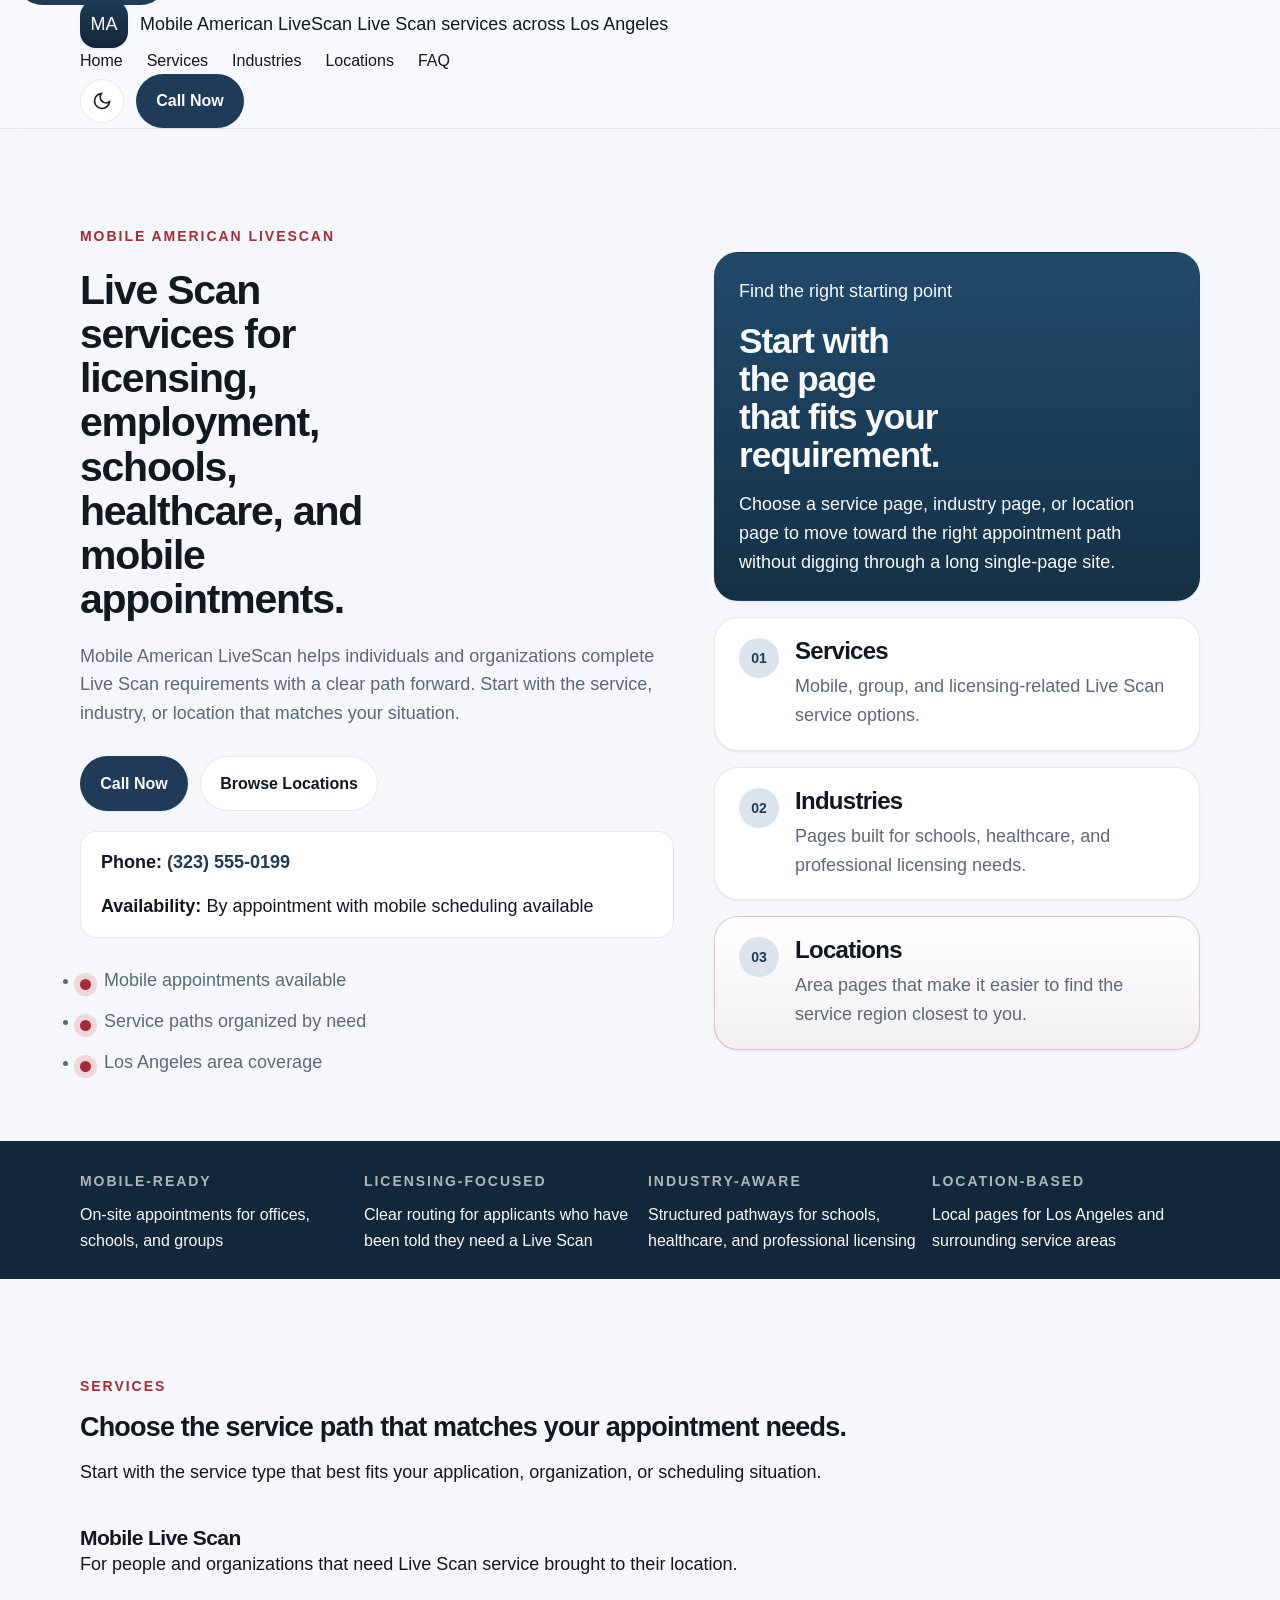
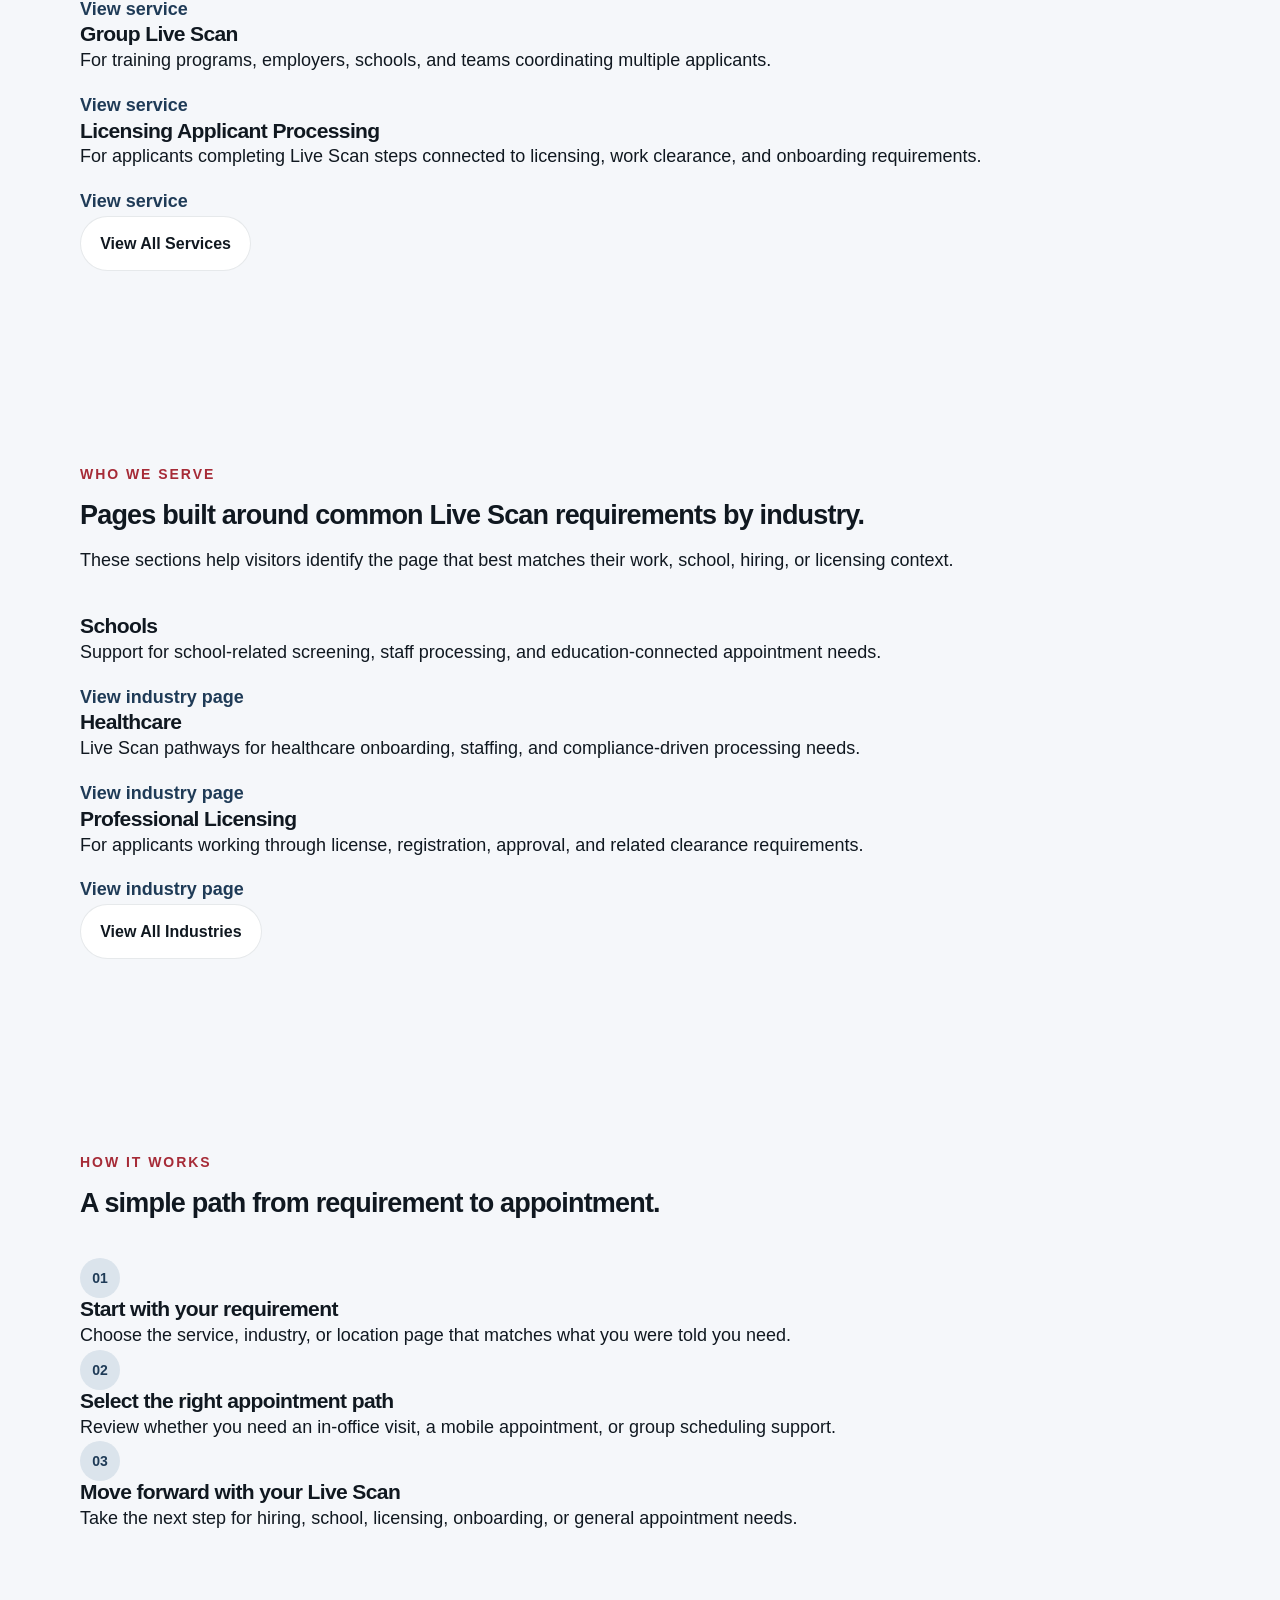
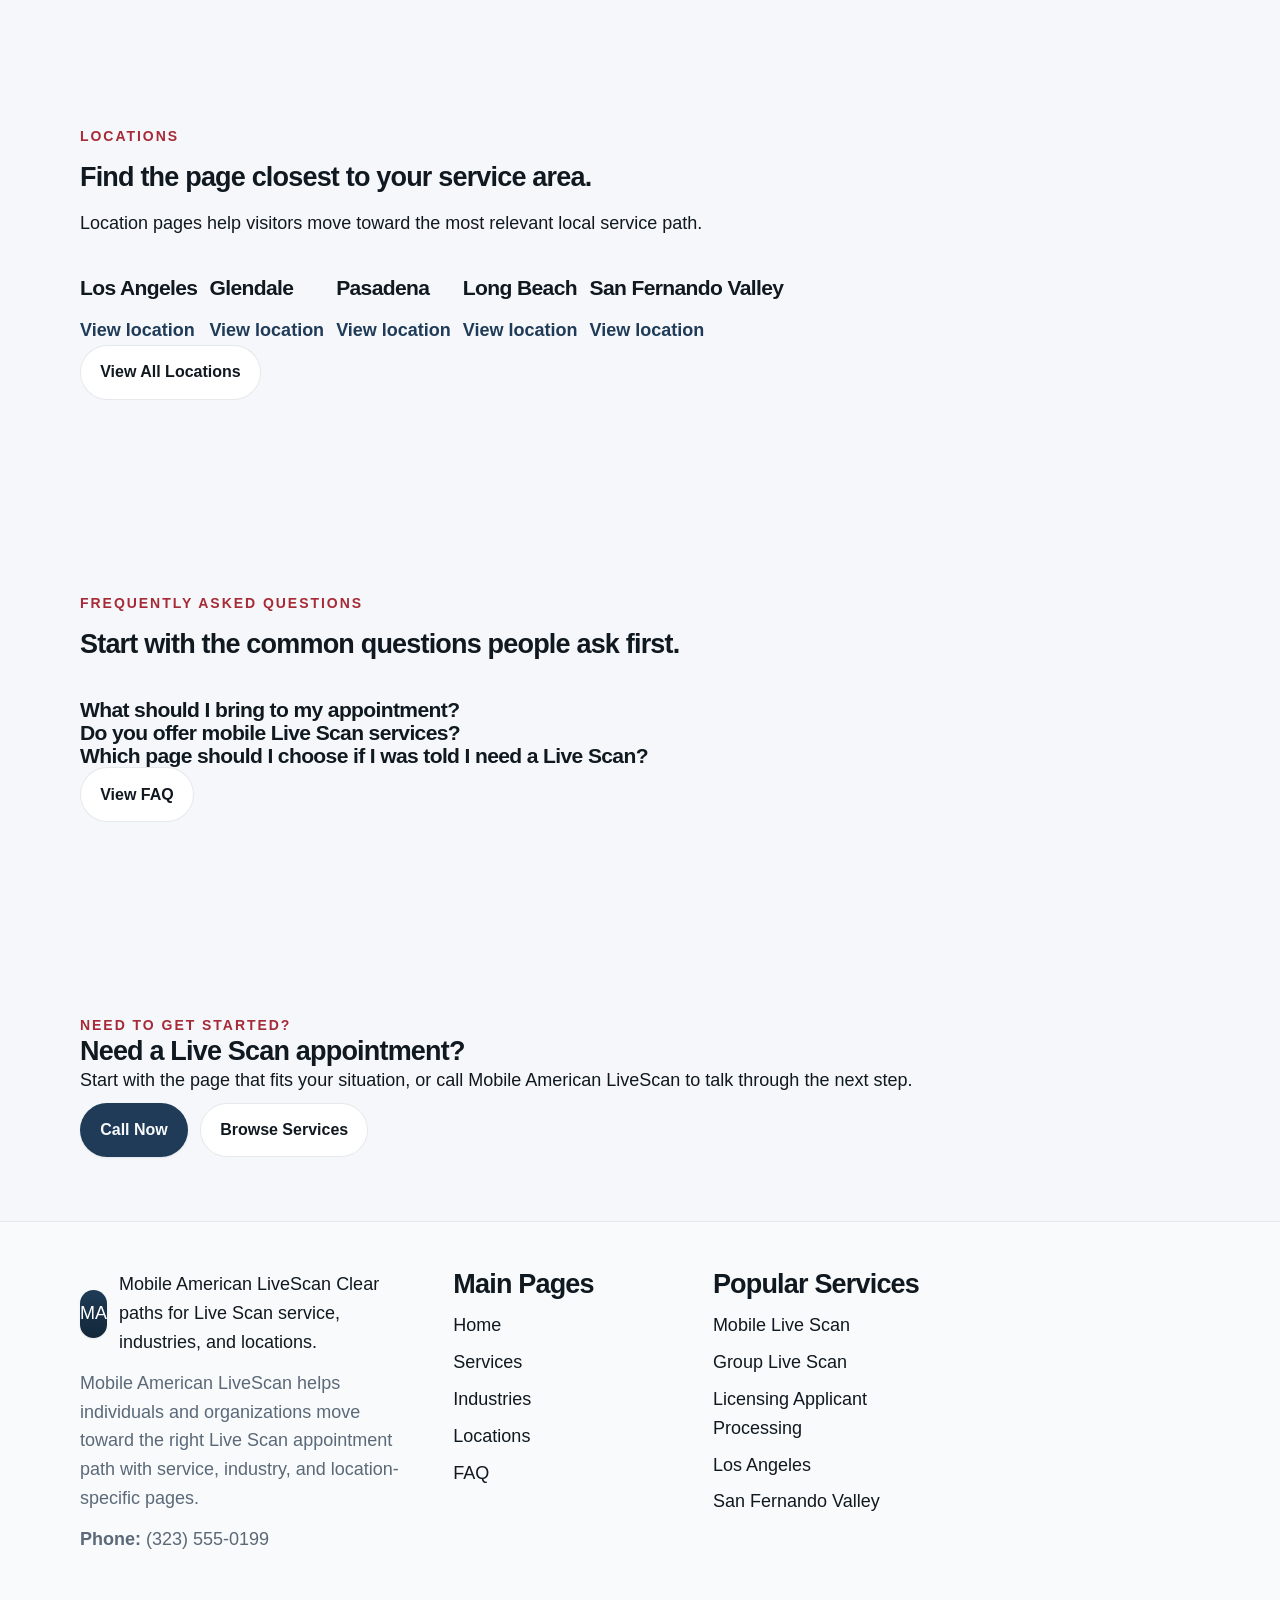
==== commit 3523bfcf: "Update homepage, header, and footer" ====
--- a/index.html
+++ b/index.html
@@ -3,10 +3,10 @@
 <head>
   <meta charset="UTF-8">
   <meta name="viewport" content="width=device-width, initial-scale=1.0">
-  <title>Live Scan Homepage</title>
-  <meta name="description" content="Mobile Live Scan services for schools, employers, licensing applicants, and general appointments across Southern California.">
-  <meta property="og:title" content="Live Scan for Schools, Employers & Licensing Applicants">
-  <meta property="og:description" content="Professional mobile Live Scan for security guard schools, onboarding teams, licensing applicants, and general appointments.">
+  <title>Mobile American LiveScan | Live Scan Services in Los Angeles</title>
+  <meta name="description" content="Mobile American LiveScan provides Live Scan services for licensing, employment, schools, healthcare, and mobile appointments across Los Angeles and surrounding service areas.">
+  <meta property="og:title" content="Mobile American LiveScan | Live Scan Services in Los Angeles">
+  <meta property="og:description" content="Live Scan services for licensing, employment, schools, healthcare, and mobile appointments across Los Angeles and surrounding service areas.">
   <meta property="og:type" content="website">
   <link rel="preconnect" href="https://api.fontshare.com">
   <link href="https://api.fontshare.com/v2/css?f[]=satoshi@400,500,700,900&display=swap" rel="stylesheet">
@@ -15,53 +15,57 @@
 <body>
   <a class="skip-link" href="#main">Skip to content</a>
   <div data-include-header></div>
+
   <main id="main">
     <section class="hero section section-tight">
       <div class="container hero-grid">
         <div class="hero-copy">
-          <p class="eyebrow">Mobile Live Scan for schools, employers & licensing applicants</p>
-          <h1>Mobile Live Scan for schools, employers, and applicants.</h1>
-          <p class="hero-text">Serving security guard training schools, healthcare onboarding teams, contractor and licensing applicants, and general mobile appointments across Los Angeles and surrounding service areas.</p>
+          <p class="eyebrow">Mobile American LiveScan</p>
+          <h1>Live Scan services for licensing, employment, schools, healthcare, and mobile appointments.</h1>
+          <p class="hero-text">
+            Mobile American LiveScan helps individuals and organizations complete Live Scan requirements with a clear path forward. Start with the service, industry, or location that matches your situation.
+          </p>
           <div class="hero-actions">
-            <a class="button button-primary" href="https://book.example.com" target="_blank" rel="noopener noreferrer">Book Online</a>
-            <a class="button button-secondary" href="tel:+13235550199">Call Now</a>
+            <a class="button button-primary" href="tel:+13235550199">Call Now</a>
+            <a class="button button-secondary" href="./locations/">Browse Locations</a>
           </div>
           <div class="hero-contact-strip">
             <p><strong>Phone:</strong> <a href="tel:+13235550199">(323) 555-0199</a></p>
-            <p><strong>Hours:</strong> By appointment, mobile scheduling available</p>
+            <p><strong>Availability:</strong> By appointment with mobile scheduling available</p>
           </div>
           <ul class="hero-points" role="list">
-            <li>Built for recurring school and employer workflows</li>
-            <li>Mobile scheduling for groups, classes, and offices</li>
-            <li>Dual conversion path for book-online and call-first customers</li>
+            <li>Mobile appointments available</li>
+            <li>Service paths organized by need</li>
+            <li>Los Angeles area coverage</li>
           </ul>
         </div>
-        <div class="hero-panel" aria-label="Service highlights">
+
+        <div class="hero-panel" aria-label="Homepage highlights">
           <div class="hero-card hero-card-primary">
-            <span class="card-label">Focused service model</span>
-            <h2>Security schools, healthcare teams, licensing applicants, and general mobile Live Scan.</h2>
-            <p>Structured for both one-off appointments and recurring account relationships, with room for city pages and industry-specific pages as the site grows.</p>
+            <span class="card-label">Find the right starting point</span>
+            <h2>Start with the page that fits your requirement.</h2>
+            <p>Choose a service page, industry page, or location page to move toward the right appointment path without digging through a long single-page site.</p>
           </div>
           <div class="hero-steps">
             <article class="hero-step-card">
               <span class="stat">01</span>
               <div>
-                <h3>School-ready scheduling</h3>
-                <p>Class groups, enrollment days, and recurring student processing.</p>
+                <h3>Services</h3>
+                <p>Mobile, group, and licensing-related Live Scan service options.</p>
               </div>
             </article>
             <article class="hero-step-card">
               <span class="stat">02</span>
               <div>
-                <h3>Book or call</h3>
-                <p>Let customers choose the fastest path instead of forcing one action.</p>
+                <h3>Industries</h3>
+                <p>Pages built for schools, healthcare, and professional licensing needs.</p>
               </div>
             </article>
             <article class="hero-step-card accent-step-card">
               <span class="stat">03</span>
               <div>
-                <h3>Mobile coverage</h3>
-                <p>On-site appointments for offices, schools, and applicant groups.</p>
+                <h3>Locations</h3>
+                <p>Area pages that make it easier to find the service region closest to you.</p>
               </div>
             </article>
           </div>
@@ -70,15 +74,197 @@
     </section>
 
     <section class="trust-strip">
-
       <div class="container trust-grid">
-        <div><span class="mini-label">Booking-ready</span><p>Clear online scheduling path for general appointments and repeatable service requests</p></div>
-        <div><span class="mini-label">Call-friendly</span><p>Direct phone CTA for customers who want immediate help or quick questions answered</p></div>
-        <div><span class="mini-label">Mobile service</span><p>On-site appointments for schools, teams, and group events</p></div>
-        <div><span class="mini-label">Expansion-ready</span><p>Built to support future city pages and industry-specific pages</p></div>
+        <div>
+          <span class="mini-label">Mobile-ready</span>
+          <p>On-site appointments for offices, schools, and groups</p>
+        </div>
+        <div>
+          <span class="mini-label">Licensing-focused</span>
+          <p>Clear routing for applicants who have been told they need a Live Scan</p>
+        </div>
+        <div>
+          <span class="mini-label">Industry-aware</span>
+          <p>Structured pathways for schools, healthcare, and professional licensing</p>
+        </div>
+        <div>
+          <span class="mini-label">Location-based</span>
+          <p>Local pages for Los Angeles and surrounding service areas</p>
+        </div>
+      </div>
+    </section>
+
+    <section class="section">
+      <div class="container">
+        <div class="section-heading">
+          <p class="eyebrow">Services</p>
+          <h2>Choose the service path that matches your appointment needs.</h2>
+          <p class="section-intro">
+            Start with the service type that best fits your application, organization, or scheduling situation.
+          </p>
+        </div>
+        <div class="card-grid three-up">
+          <article class="feature-card">
+            <h3>Mobile Live Scan</h3>
+            <p>For people and organizations that need Live Scan service brought to their location.</p>
+            <a class="text-link" href="./services/mobile-live-scan/">View service</a>
+          </article>
+
+          <article class="feature-card">
+            <h3>Group Live Scan</h3>
+            <p>For training programs, employers, schools, and teams coordinating multiple applicants.</p>
+            <a class="text-link" href="./services/group-live-scan/">View service</a>
+          </article>
+
+          <article class="feature-card">
+            <h3>Licensing Applicant Processing</h3>
+            <p>For applicants completing Live Scan steps connected to licensing, work clearance, and onboarding requirements.</p>
+            <a class="text-link" href="./services/licensing-applicant-processing/">View service</a>
+          </article>
+        </div>
+        <p class="section-cta">
+          <a class="button button-secondary" href="./services/">View All Services</a>
+        </p>
+      </div>
+    </section>
+
+    <section class="section section-alt">
+      <div class="container">
+        <div class="section-heading">
+          <p class="eyebrow">Who We Serve</p>
+          <h2>Pages built around common Live Scan requirements by industry.</h2>
+          <p class="section-intro">
+            These sections help visitors identify the page that best matches their work, school, hiring, or licensing context.
+          </p>
+        </div>
+        <div class="card-grid three-up">
+          <article class="feature-card">
+            <h3>Schools</h3>
+            <p>Support for school-related screening, staff processing, and education-connected appointment needs.</p>
+            <a class="text-link" href="./industries/schools/">View industry page</a>
+          </article>
+
+          <article class="feature-card">
+            <h3>Healthcare</h3>
+            <p>Live Scan pathways for healthcare onboarding, staffing, and compliance-driven processing needs.</p>
+            <a class="text-link" href="./industries/healthcare/">View industry page</a>
+          </article>
+
+          <article class="feature-card">
+            <h3>Professional Licensing</h3>
+            <p>For applicants working through license, registration, approval, and related clearance requirements.</p>
+            <a class="text-link" href="./industries/professional-licensing/">View industry page</a>
+          </article>
+        </div>
+        <p class="section-cta">
+          <a class="button button-secondary" href="./industries/">View All Industries</a>
+        </p>
+      </div>
+    </section>
+
+    <section class="section">
+      <div class="container">
+        <div class="section-heading">
+          <p class="eyebrow">How It Works</p>
+          <h2>A simple path from requirement to appointment.</h2>
+        </div>
+        <div class="process-grid">
+          <article class="process-card">
+            <span class="stat">01</span>
+            <h3>Start with your requirement</h3>
+            <p>Choose the service, industry, or location page that matches what you were told you need.</p>
+          </article>
+
+          <article class="process-card">
+            <span class="stat">02</span>
+            <h3>Select the right appointment path</h3>
+            <p>Review whether you need an in-office visit, a mobile appointment, or group scheduling support.</p>
+          </article>
+
+          <article class="process-card">
+            <span class="stat">03</span>
+            <h3>Move forward with your Live Scan</h3>
+            <p>Take the next step for hiring, school, licensing, onboarding, or general appointment needs.</p>
+          </article>
+        </div>
+      </div>
+    </section>
+
+    <section class="section section-alt">
+      <div class="container">
+        <div class="section-heading">
+          <p class="eyebrow">Locations</p>
+          <h2>Find the page closest to your service area.</h2>
+          <p class="section-intro">
+            Location pages help visitors move toward the most relevant local service path.
+          </p>
+        </div>
+        <div class="card-grid location-grid">
+          <article class="feature-card">
+            <h3>Los Angeles</h3>
+            <a class="text-link" href="./locations/los-angeles/">View location</a>
+          </article>
+          <article class="feature-card">
+            <h3>Glendale</h3>
+            <a class="text-link" href="./locations/glendale/">View location</a>
+          </article>
+          <article class="feature-card">
+            <h3>Pasadena</h3>
+            <a class="text-link" href="./locations/pasadena/">View location</a>
+          </article>
+          <article class="feature-card">
+            <h3>Long Beach</h3>
+            <a class="text-link" href="./locations/long-beach/">View location</a>
+          </article>
+          <article class="feature-card">
+            <h3>San Fernando Valley</h3>
+            <a class="text-link" href="./locations/san-fernando-valley/">View location</a>
+          </article>
+        </div>
+        <p class="section-cta">
+          <a class="button button-secondary" href="./locations/">View All Locations</a>
+        </p>
+      </div>
+    </section>
+
+    <section class="section">
+      <div class="container">
+        <div class="section-heading">
+          <p class="eyebrow">Frequently Asked Questions</p>
+          <h2>Start with the common questions people ask first.</h2>
+        </div>
+        <div class="faq-preview-list">
+          <article class="faq-preview-item">
+            <h3>What should I bring to my appointment?</h3>
+          </article>
+          <article class="faq-preview-item">
+            <h3>Do you offer mobile Live Scan services?</h3>
+          </article>
+          <article class="faq-preview-item">
+            <h3>Which page should I choose if I was told I need a Live Scan?</h3>
+          </article>
+        </div>
+        <p class="section-cta">
+          <a class="button button-secondary" href="./faq/">View FAQ</a>
+        </p>
+      </div>
+    </section>
+
+    <section class="section section-tight final-cta">
+      <div class="container final-cta-panel">
+        <p class="eyebrow">Need to get started?</p>
+        <h2>Need a Live Scan appointment?</h2>
+        <p>
+          Start with the page that fits your situation, or call Mobile American LiveScan to talk through the next step.
+        </p>
+        <div class="hero-actions">
+          <a class="button button-primary" href="tel:+13235550199">Call Now</a>
+          <a class="button button-secondary" href="./services/">Browse Services</a>
+        </div>
       </div>
     </section>
   </main>
+
   <div data-include-footer></div>
   <script src="./assets/js/include.js" defer></script>
 </body>
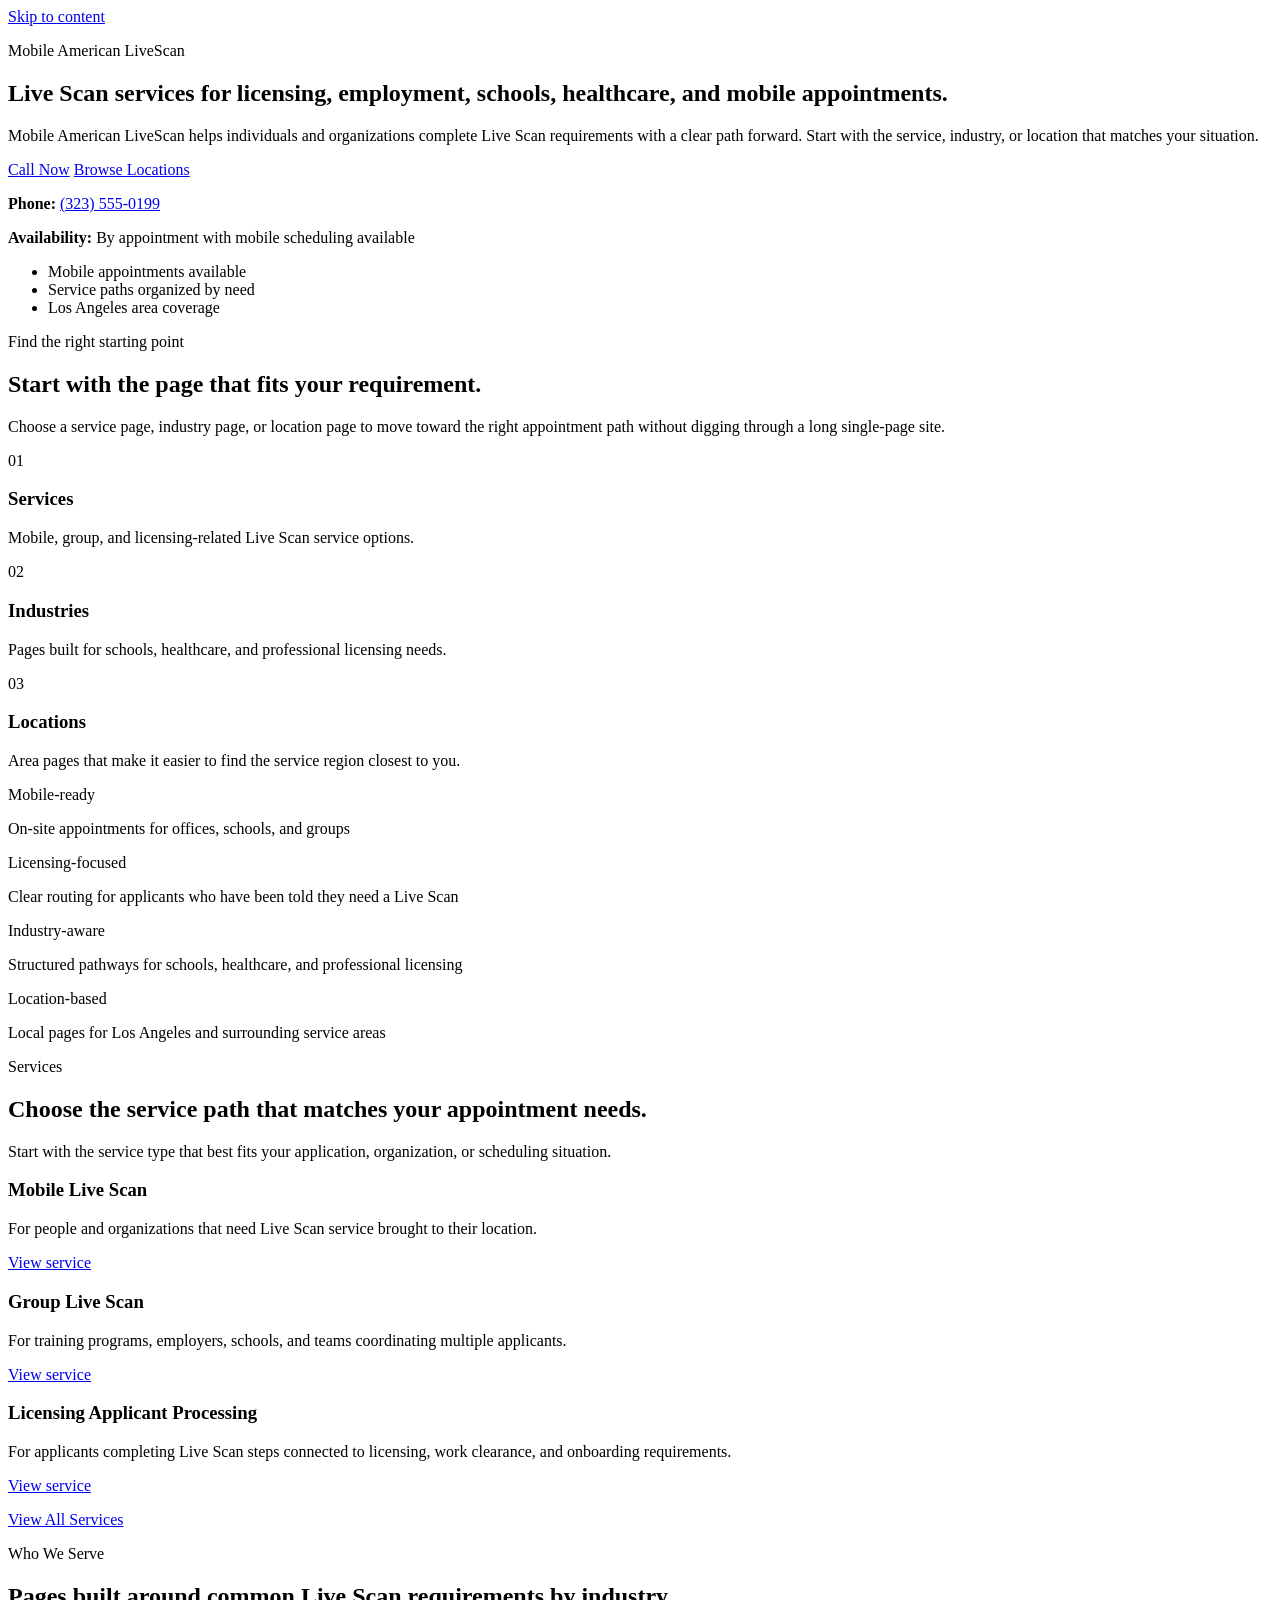
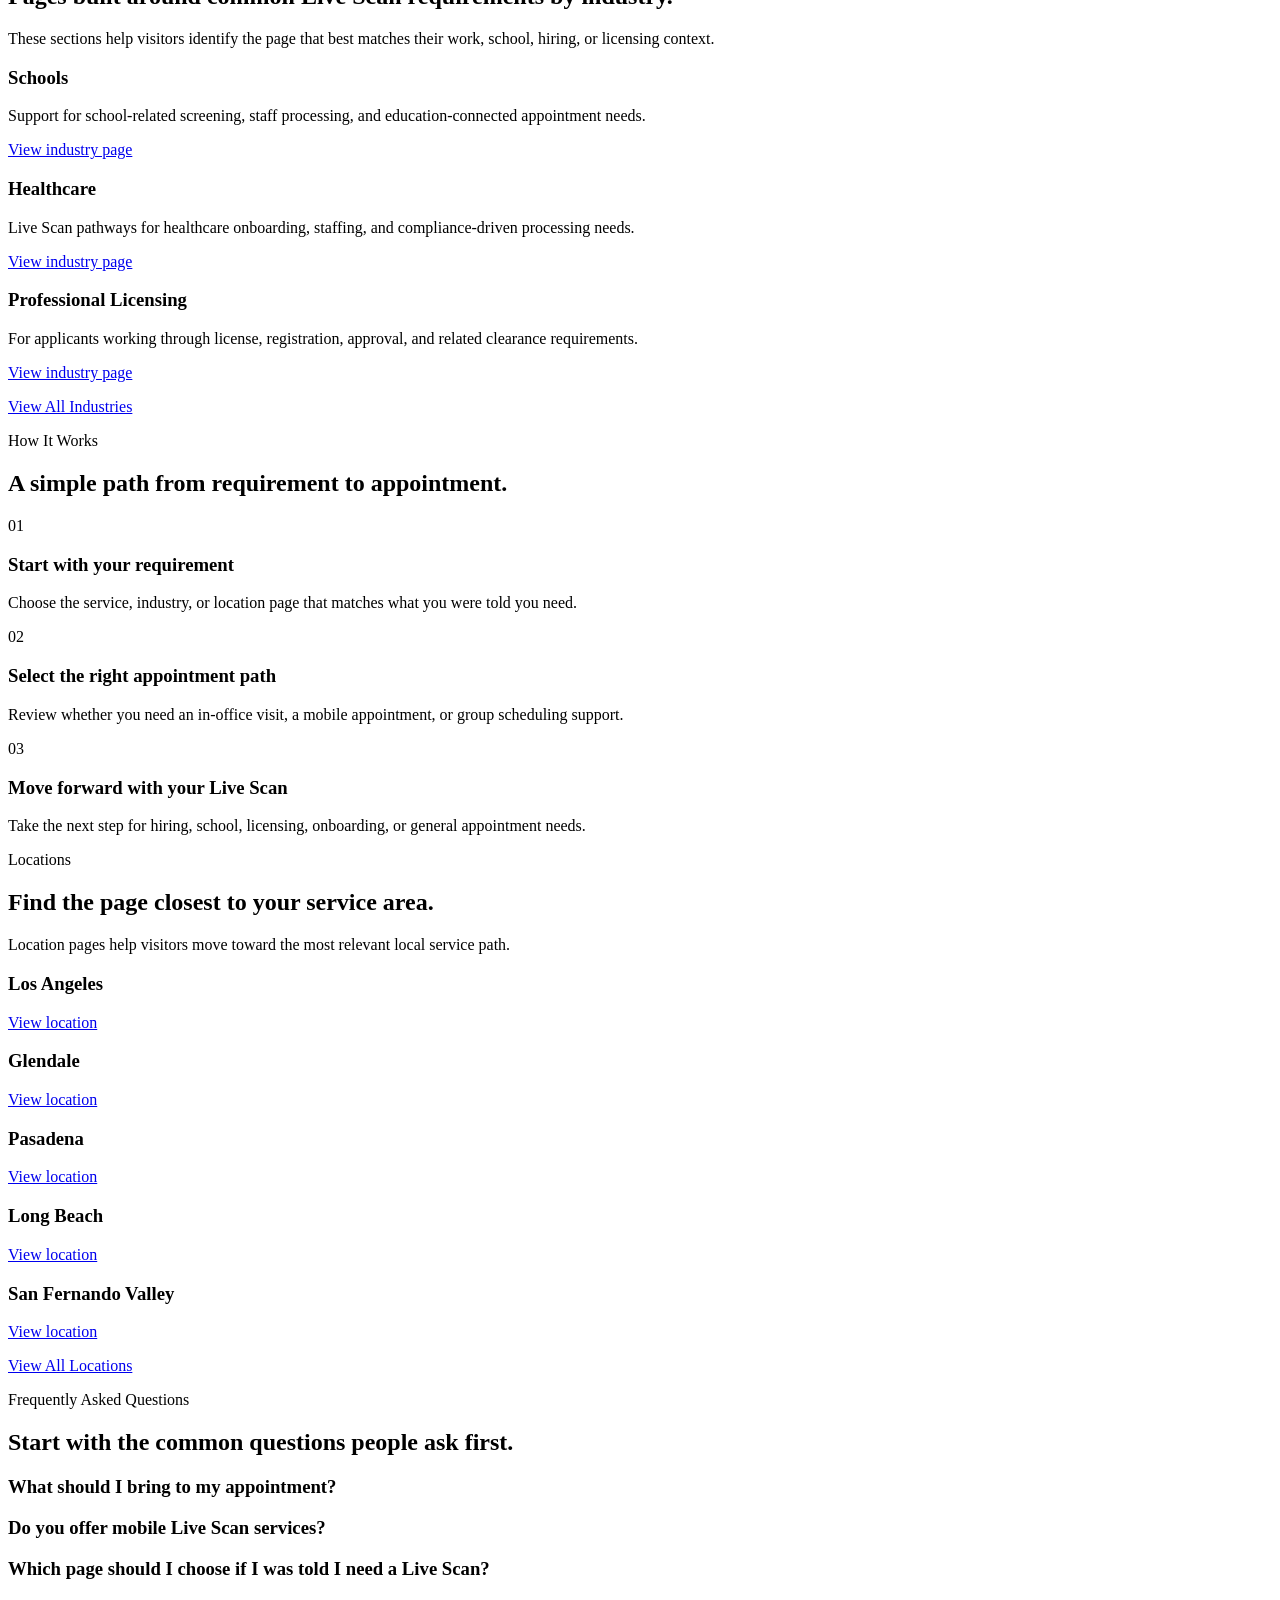
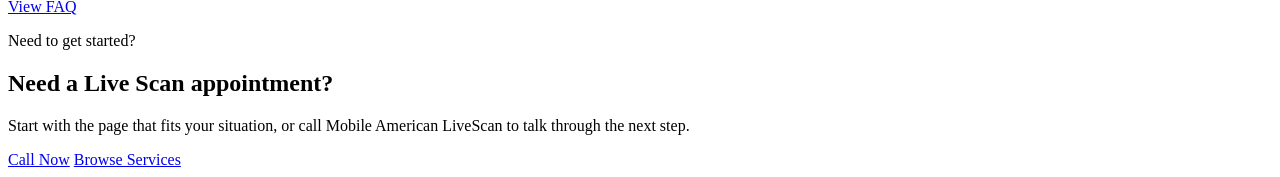
==== commit 66a2d4f3: "Add section breaks and fix LiveScan paths on homepage" ====
--- a/index.html
+++ b/index.html
@@ -1,33 +1,58 @@
 <!DOCTYPE html>
 <html lang="en">
 <head>
+  <!-- ==================== HEAD ==================== -->
   <meta charset="UTF-8">
   <meta name="viewport" content="width=device-width, initial-scale=1.0">
   <title>Mobile American LiveScan | Live Scan Services in Los Angeles</title>
-  <meta name="description" content="Mobile American LiveScan provides Live Scan services for licensing, employment, schools, healthcare, and mobile appointments across Los Angeles and surrounding service areas.">
-  <meta property="og:title" content="Mobile American LiveScan | Live Scan Services in Los Angeles">
-  <meta property="og:description" content="Live Scan services for licensing, employment, schools, healthcare, and mobile appointments across Los Angeles and surrounding service areas.">
+  <meta
+    name="description"
+    content="Mobile American LiveScan provides Live Scan services for licensing, employment, schools, healthcare, and mobile appointments across Los Angeles and surrounding service areas."
+  >
+  <meta
+    property="og:title"
+    content="Mobile American LiveScan | Live Scan Services in Los Angeles"
+  >
+  <meta
+    property="og:description"
+    content="Live Scan services for licensing, employment, schools, healthcare, and mobile appointments across Los Angeles and surrounding service areas."
+  >
   <meta property="og:type" content="website">
   <link rel="preconnect" href="https://api.fontshare.com">
-  <link href="https://api.fontshare.com/v2/css?f[]=satoshi@400,500,700,900&display=swap" rel="stylesheet">
-  <link rel="stylesheet" href="./assets/css/styles.css">
+  <link
+    href="https://api.fontshare.com/v2/css?f[]=satoshi@400,500,700,900&display=swap"
+    rel="stylesheet"
+  >
+  <link rel="stylesheet" href="/mobileamericanlivescan/assets/css/styles.css">
 </head>
 <body>
+  <!-- ==================== ACCESSIBILITY ==================== -->
   <a class="skip-link" href="#main">Skip to content</a>
+
+  <!-- ==================== HEADER ==================== -->
   <div data-include-header></div>
 
+  <!-- ==================== MAIN ==================== -->
   <main id="main">
+
+    <!-- ==================== HERO ==================== -->
     <section class="hero section section-tight">
       <div class="container hero-grid">
         <div class="hero-copy">
           <p class="eyebrow">Mobile American LiveScan</p>
-          <h1>Live Scan services for licensing, employment, schools, healthcare, and mobile appointments.</h1>
+          <h1>
+            Live Scan services for licensing, employment, schools, healthcare, and mobile appointments.
+          </h1>
           <p class="hero-text">
-            Mobile American LiveScan helps individuals and organizations complete Live Scan requirements with a clear path forward. Start with the service, industry, or location that matches your situation.
+            Mobile American LiveScan helps individuals and organizations complete Live Scan requirements
+            with a clear path forward. Start with the service, industry, or location that matches your
+            situation.
           </p>
           <div class="hero-actions">
             <a class="button button-primary" href="tel:+13235550199">Call Now</a>
-            <a class="button button-secondary" href="./locations/">Browse Locations</a>
+            <a class="button button-secondary" href="/mobileamericanlivescan/locations/">
+              Browse Locations
+            </a>
           </div>
           <div class="hero-contact-strip">
             <p><strong>Phone:</strong> <a href="tel:+13235550199">(323) 555-0199</a></p>
@@ -44,7 +69,10 @@
           <div class="hero-card hero-card-primary">
             <span class="card-label">Find the right starting point</span>
             <h2>Start with the page that fits your requirement.</h2>
-            <p>Choose a service page, industry page, or location page to move toward the right appointment path without digging through a long single-page site.</p>
+            <p>
+              Choose a service page, industry page, or location page to move toward the right appointment path
+              without digging through a long single-page site.
+            </p>
           </div>
           <div class="hero-steps">
             <article class="hero-step-card">
@@ -73,6 +101,7 @@
       </div>
     </section>
 
+    <!-- ==================== TRUST STRIP ==================== -->
     <section class="trust-strip">
       <div class="container trust-grid">
         <div>
@@ -94,6 +123,7 @@
       </div>
     </section>
 
+    <!-- ==================== SERVICES ==================== -->
     <section class="section">
       <div class="container">
         <div class="section-heading">
@@ -107,61 +137,89 @@
           <article class="feature-card">
             <h3>Mobile Live Scan</h3>
             <p>For people and organizations that need Live Scan service brought to their location.</p>
-            <a class="text-link" href="./services/mobile-live-scan/">View service</a>
+            <a class="text-link" href="/mobileamericanlivescan/services/mobile-live-scan/">
+              View service
+            </a>
           </article>
 
           <article class="feature-card">
             <h3>Group Live Scan</h3>
             <p>For training programs, employers, schools, and teams coordinating multiple applicants.</p>
-            <a class="text-link" href="./services/group-live-scan/">View service</a>
+            <a class="text-link" href="/mobileamericanlivescan/services/group-live-scan/">
+              View service
+            </a>
           </article>
 
           <article class="feature-card">
             <h3>Licensing Applicant Processing</h3>
-            <p>For applicants completing Live Scan steps connected to licensing, work clearance, and onboarding requirements.</p>
-            <a class="text-link" href="./services/licensing-applicant-processing/">View service</a>
+            <p>
+              For applicants completing Live Scan steps connected to licensing, work clearance, and
+              onboarding requirements.
+            </p>
+            <a class="text-link" href="/mobileamericanlivescan/services/licensing-applicant-processing/">
+              View service
+            </a>
           </article>
         </div>
         <p class="section-cta">
-          <a class="button button-secondary" href="./services/">View All Services</a>
-        </p>
-      </div>
-    </section>
-
+          <a class="button button-secondary" href="/mobileamericanlivescan/services/">
+            View All Services
+          </a>
+        </p>
+      </div>
+    </section>
+
+    <!-- ==================== INDUSTRIES ==================== -->
     <section class="section section-alt">
       <div class="container">
         <div class="section-heading">
           <p class="eyebrow">Who We Serve</p>
           <h2>Pages built around common Live Scan requirements by industry.</h2>
           <p class="section-intro">
-            These sections help visitors identify the page that best matches their work, school, hiring, or licensing context.
+            These sections help visitors identify the page that best matches their work, school, hiring,
+            or licensing context.
           </p>
         </div>
         <div class="card-grid three-up">
           <article class="feature-card">
             <h3>Schools</h3>
-            <p>Support for school-related screening, staff processing, and education-connected appointment needs.</p>
-            <a class="text-link" href="./industries/schools/">View industry page</a>
+            <p>
+              Support for school-related screening, staff processing, and education-connected appointment needs.
+            </p>
+            <a class="text-link" href="/mobileamericanlivescan/industries/schools/">
+              View industry page
+            </a>
           </article>
 
           <article class="feature-card">
             <h3>Healthcare</h3>
-            <p>Live Scan pathways for healthcare onboarding, staffing, and compliance-driven processing needs.</p>
-            <a class="text-link" href="./industries/healthcare/">View industry page</a>
+            <p>
+              Live Scan pathways for healthcare onboarding, staffing, and compliance-driven processing needs.
+            </p>
+            <a class="text-link" href="/mobileamericanlivescan/industries/healthcare/">
+              View industry page
+            </a>
           </article>
 
           <article class="feature-card">
             <h3>Professional Licensing</h3>
-            <p>For applicants working through license, registration, approval, and related clearance requirements.</p>
-            <a class="text-link" href="./industries/professional-licensing/">View industry page</a>
+            <p>
+              For applicants working through license, registration, approval, and related clearance requirements.
+            </p>
+            <a class="text-link" href="/mobileamericanlivescan/industries/professional-licensing/">
+              View industry page
+            </a>
           </article>
         </div>
         <p class="section-cta">
-          <a class="button button-secondary" href="./industries/">View All Industries</a>
-        </p>
-      </div>
-    </section>
-
+          <a class="button button-secondary" href="/mobileamericanlivescan/industries/">
+            View All Industries
+          </a>
+        </p>
+      </div>
+    </section>
+
+    <!-- ==================== PROCESS ==================== -->
     <section class="section">
       <div class="container">
         <div class="section-heading">
@@ -184,12 +242,15 @@
           <article class="process-card">
             <span class="stat">03</span>
             <h3>Move forward with your Live Scan</h3>
-            <p>Take the next step for hiring, school, licensing, onboarding, or general appointment needs.</p>
-          </article>
-        </div>
-      </div>
-    </section>
-
+            <p>
+              Take the next step for hiring, school, licensing, onboarding, or general appointment needs.
+            </p>
+          </article>
+        </div>
+      </div>
+    </section>
+
+    <!-- ==================== LOCATIONS ==================== -->
     <section class="section section-alt">
       <div class="container">
         <div class="section-heading">
@@ -202,31 +263,44 @@
         <div class="card-grid location-grid">
           <article class="feature-card">
             <h3>Los Angeles</h3>
-            <a class="text-link" href="./locations/los-angeles/">View location</a>
+            <a class="text-link" href="/mobileamericanlivescan/locations/los-angeles/">
+              View location
+            </a>
           </article>
           <article class="feature-card">
             <h3>Glendale</h3>
-            <a class="text-link" href="./locations/glendale/">View location</a>
+            <a class="text-link" href="/mobileamericanlivescan/locations/glendale/">
+              View location
+            </a>
           </article>
           <article class="feature-card">
             <h3>Pasadena</h3>
-            <a class="text-link" href="./locations/pasadena/">View location</a>
+            <a class="text-link" href="/mobileamericanlivescan/locations/pasadena/">
+              View location
+            </a>
           </article>
           <article class="feature-card">
             <h3>Long Beach</h3>
-            <a class="text-link" href="./locations/long-beach/">View location</a>
+            <a class="text-link" href="/mobileamericanlivescan/locations/long-beach/">
+              View location
+            </a>
           </article>
           <article class="feature-card">
             <h3>San Fernando Valley</h3>
-            <a class="text-link" href="./locations/san-fernando-valley/">View location</a>
+            <a class="text-link" href="/mobileamericanlivescan/locations/san-fernando-valley/">
+              View location
+            </a>
           </article>
         </div>
         <p class="section-cta">
-          <a class="button button-secondary" href="./locations/">View All Locations</a>
-        </p>
-      </div>
-    </section>
-
+          <a class="button button-secondary" href="/mobileamericanlivescan/locations/">
+            View All Locations
+          </a>
+        </p>
+      </div>
+    </section>
+
+    <!-- ==================== FAQ PREVIEW ==================== -->
     <section class="section">
       <div class="container">
         <div class="section-heading">
@@ -245,27 +319,37 @@
           </article>
         </div>
         <p class="section-cta">
-          <a class="button button-secondary" href="./faq/">View FAQ</a>
-        </p>
-      </div>
-    </section>
-
+          <a class="button button-secondary" href="/mobileamericanlivescan/faq/">
+            View FAQ
+          </a>
+        </p>
+      </div>
+    </section>
+
+    <!-- ==================== FINAL CTA ==================== -->
     <section class="section section-tight final-cta">
       <div class="container final-cta-panel">
         <p class="eyebrow">Need to get started?</p>
         <h2>Need a Live Scan appointment?</h2>
         <p>
-          Start with the page that fits your situation, or call Mobile American LiveScan to talk through the next step.
+          Start with the page that fits your situation, or call Mobile American LiveScan to talk through the
+          next step.
         </p>
         <div class="hero-actions">
           <a class="button button-primary" href="tel:+13235550199">Call Now</a>
-          <a class="button button-secondary" href="./services/">Browse Services</a>
-        </div>
-      </div>
-    </section>
+          <a class="button button-secondary" href="/mobileamericanlivescan/services/">
+            Browse Services
+          </a>
+        </div>
+      </div>
+    </section>
+
   </main>
 
+  <!-- ==================== FOOTER ==================== -->
   <div data-include-footer></div>
-  <script src="./assets/js/include.js" defer></script>
+
+  <!-- ==================== SCRIPTS ==================== -->
+  <script src="/mobileamericanlivescan/assets/js/include.js" defer></script>
 </body>
 </html>
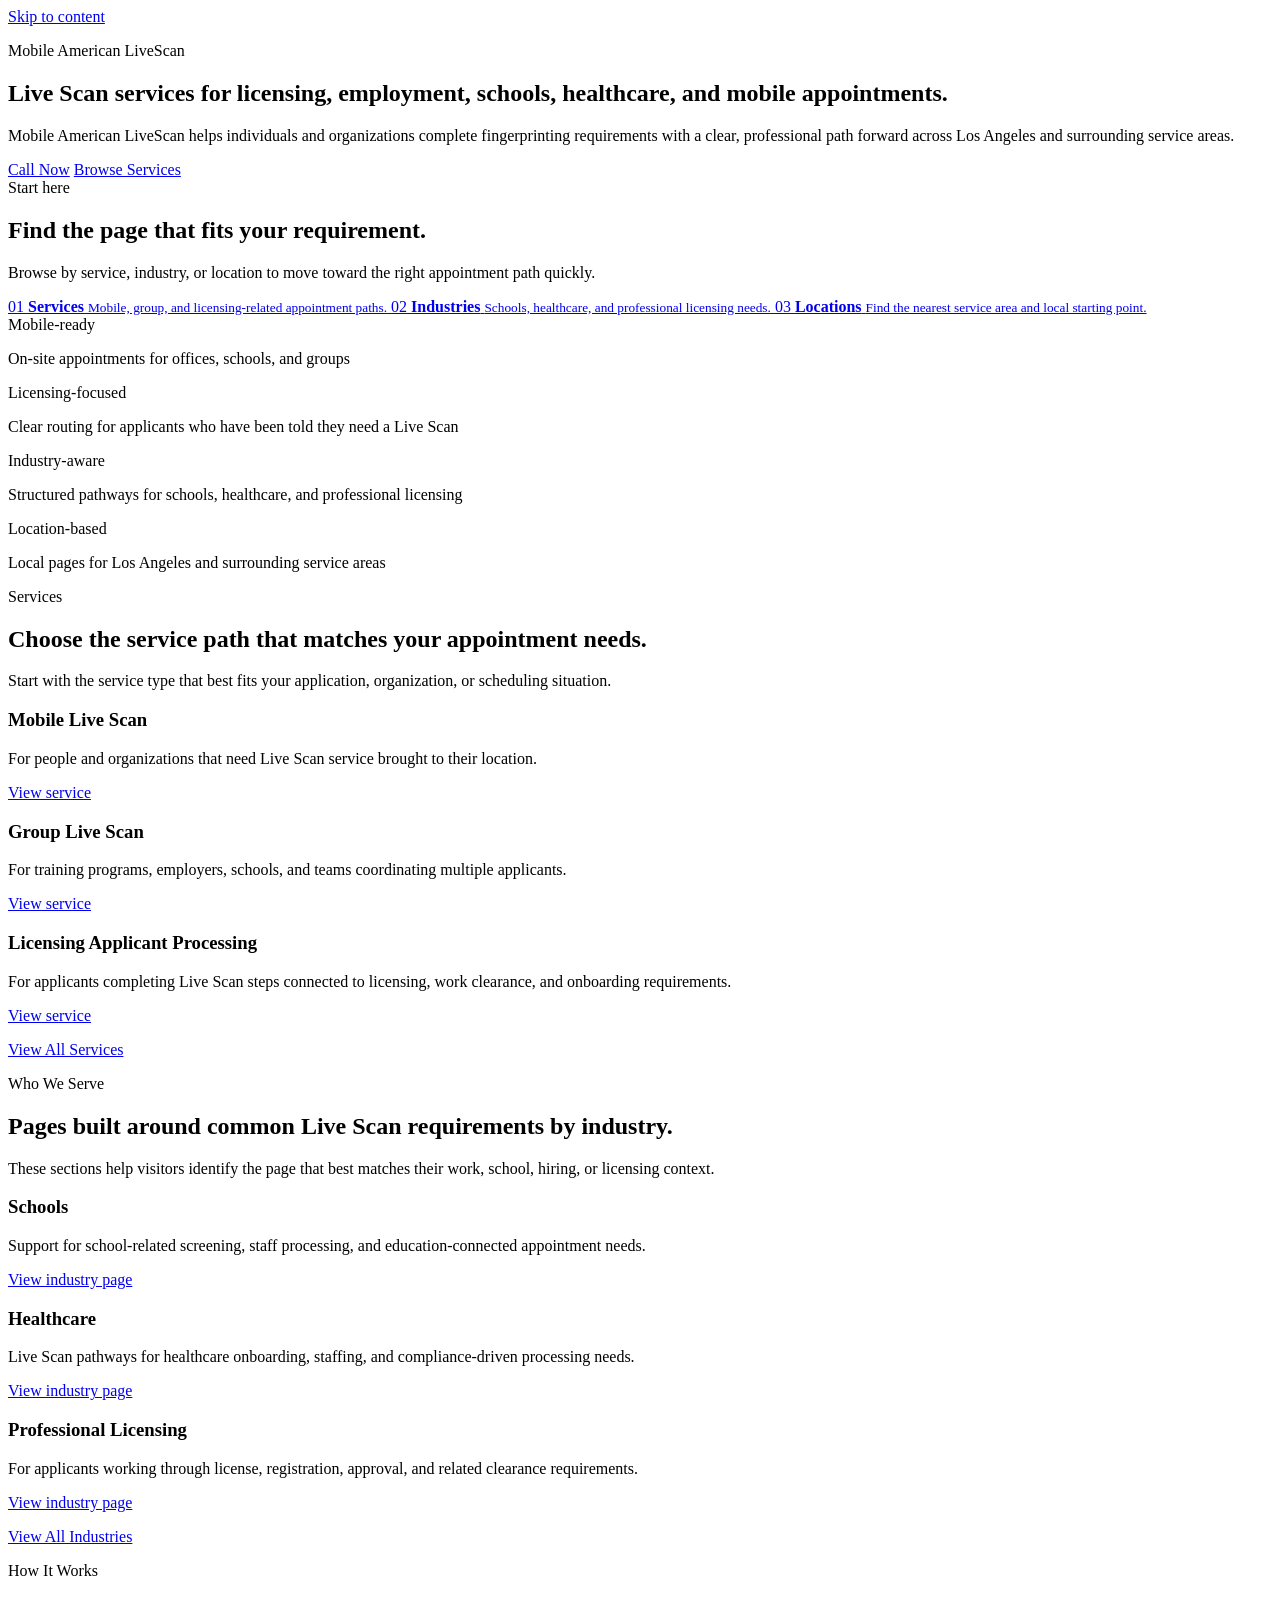
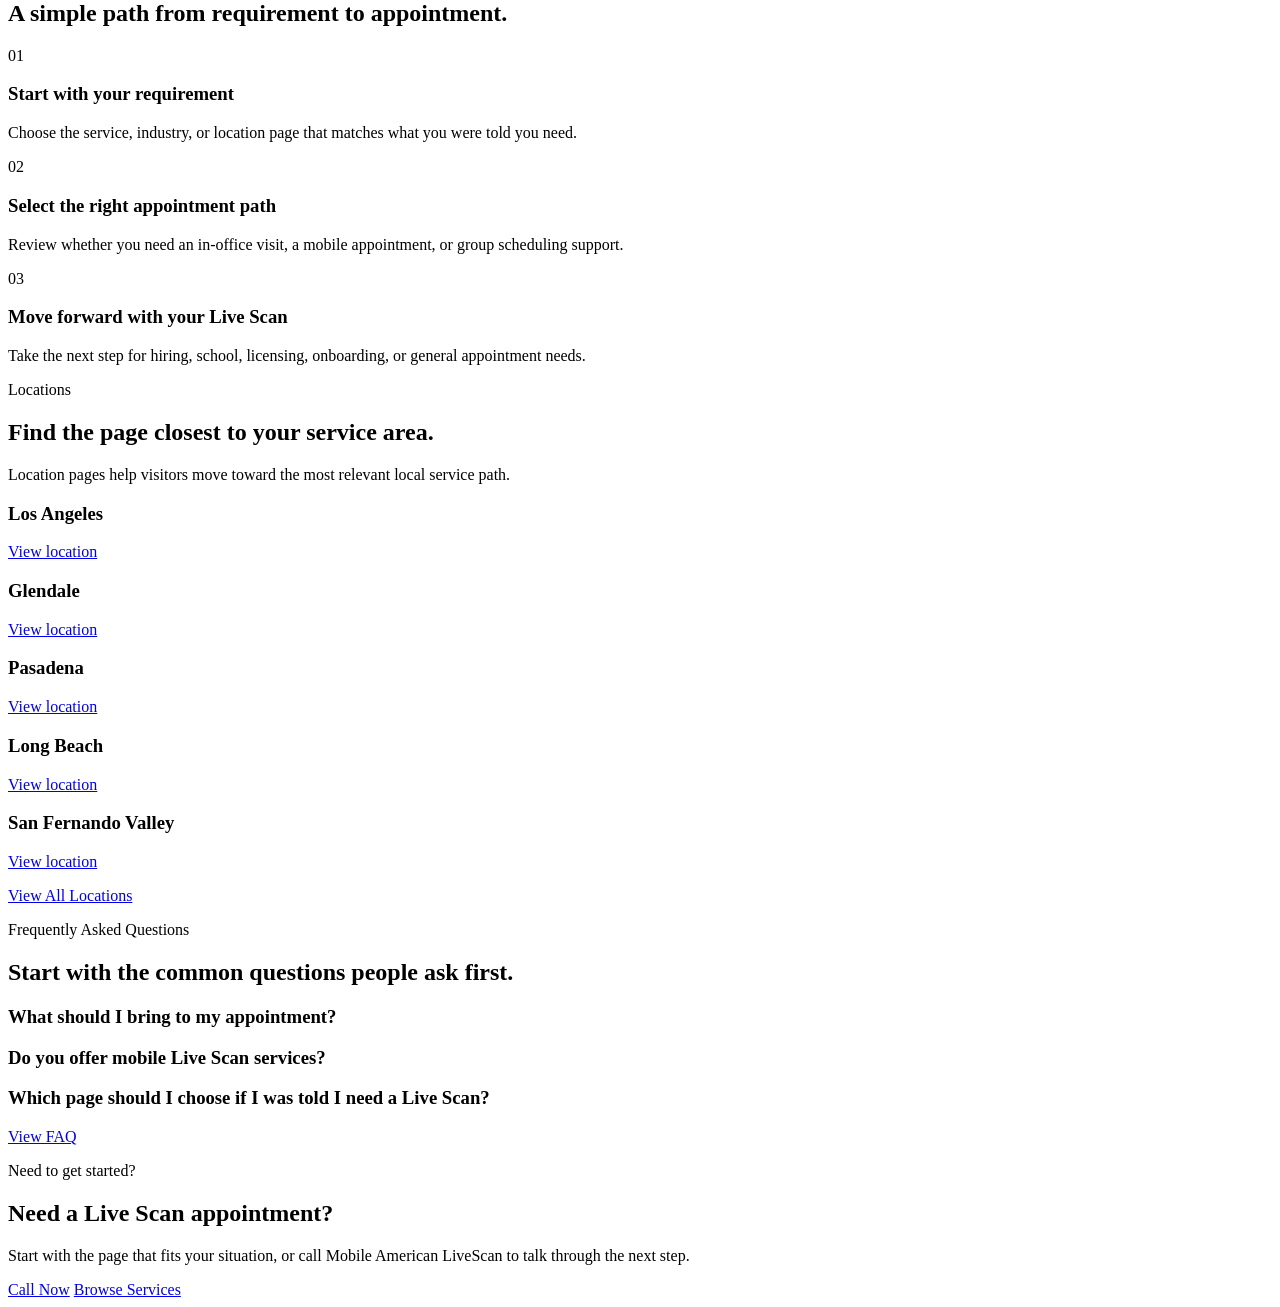
==== commit e032faa9: "Refine homepage hero and simplify professional layout" ====
--- a/index.html
+++ b/index.html
@@ -36,70 +36,58 @@
   <main id="main">
 
     <!-- ==================== HERO ==================== -->
-    <section class="hero section section-tight">
-      <div class="container hero-grid">
-        <div class="hero-copy">
-          <p class="eyebrow">Mobile American LiveScan</p>
-          <h1>
-            Live Scan services for licensing, employment, schools, healthcare, and mobile appointments.
-          </h1>
-          <p class="hero-text">
-            Mobile American LiveScan helps individuals and organizations complete Live Scan requirements
-            with a clear path forward. Start with the service, industry, or location that matches your
-            situation.
-          </p>
-          <div class="hero-actions">
-            <a class="button button-primary" href="tel:+13235550199">Call Now</a>
-            <a class="button button-secondary" href="/mobileamericanlivescan/locations/">
-              Browse Locations
-            </a>
-          </div>
-          <div class="hero-contact-strip">
-            <p><strong>Phone:</strong> <a href="tel:+13235550199">(323) 555-0199</a></p>
-            <p><strong>Availability:</strong> By appointment with mobile scheduling available</p>
-          </div>
-          <ul class="hero-points" role="list">
-            <li>Mobile appointments available</li>
-            <li>Service paths organized by need</li>
-            <li>Los Angeles area coverage</li>
-          </ul>
-        </div>
-
-        <div class="hero-panel" aria-label="Homepage highlights">
-          <div class="hero-card hero-card-primary">
-            <span class="card-label">Find the right starting point</span>
-            <h2>Start with the page that fits your requirement.</h2>
-            <p>
-              Choose a service page, industry page, or location page to move toward the right appointment path
-              without digging through a long single-page site.
-            </p>
-          </div>
-          <div class="hero-steps">
-            <article class="hero-step-card">
-              <span class="stat">01</span>
-              <div>
-                <h3>Services</h3>
-                <p>Mobile, group, and licensing-related Live Scan service options.</p>
-              </div>
-            </article>
-            <article class="hero-step-card">
-              <span class="stat">02</span>
-              <div>
-                <h3>Industries</h3>
-                <p>Pages built for schools, healthcare, and professional licensing needs.</p>
-              </div>
-            </article>
-            <article class="hero-step-card accent-step-card">
-              <span class="stat">03</span>
-              <div>
-                <h3>Locations</h3>
-                <p>Area pages that make it easier to find the service region closest to you.</p>
-              </div>
-            </article>
-          </div>
-        </div>
-      </div>
-    </section>
+<section class="hero section section-tight">
+  <div class="container hero-grid">
+    <div class="hero-copy">
+      <p class="eyebrow">Mobile American LiveScan</p>
+      <h1>Live Scan services for licensing, employment, schools, healthcare, and mobile appointments.</h1>
+      <p class="hero-text">
+        Mobile American LiveScan helps individuals and organizations complete fingerprinting requirements with a clear, professional path forward across Los Angeles and surrounding service areas.
+      </p>
+
+      <div class="hero-actions">
+        <a class="button button-primary" href="tel:+13235550199">Call Now</a>
+        <a class="button button-secondary" href="/mobileamericanlivescan/services/">Browse Services</a>
+      </div>
+    </div>
+
+    <aside class="hero-panel" aria-label="Start here">
+      <div class="hero-card hero-card-primary">
+        <span class="card-label">Start here</span>
+        <h2>Find the page that fits your requirement.</h2>
+        <p>
+          Browse by service, industry, or location to move toward the right appointment path quickly.
+        </p>
+      </div>
+
+      <div class="hero-route-list" role="list" aria-label="Site pathways">
+        <a class="hero-route-item" href="/mobileamericanlivescan/services/">
+          <span class="stat">01</span>
+          <span>
+            <strong>Services</strong>
+            <small>Mobile, group, and licensing-related appointment paths.</small>
+          </span>
+        </a>
+
+        <a class="hero-route-item" href="/mobileamericanlivescan/industries/">
+          <span class="stat">02</span>
+          <span>
+            <strong>Industries</strong>
+            <small>Schools, healthcare, and professional licensing needs.</small>
+          </span>
+        </a>
+
+        <a class="hero-route-item" href="/mobileamericanlivescan/locations/">
+          <span class="stat">03</span>
+          <span>
+            <strong>Locations</strong>
+            <small>Find the nearest service area and local starting point.</small>
+          </span>
+        </a>
+      </div>
+    </aside>
+  </div>
+</section>
 
     <!-- ==================== TRUST STRIP ==================== -->
     <section class="trust-strip">
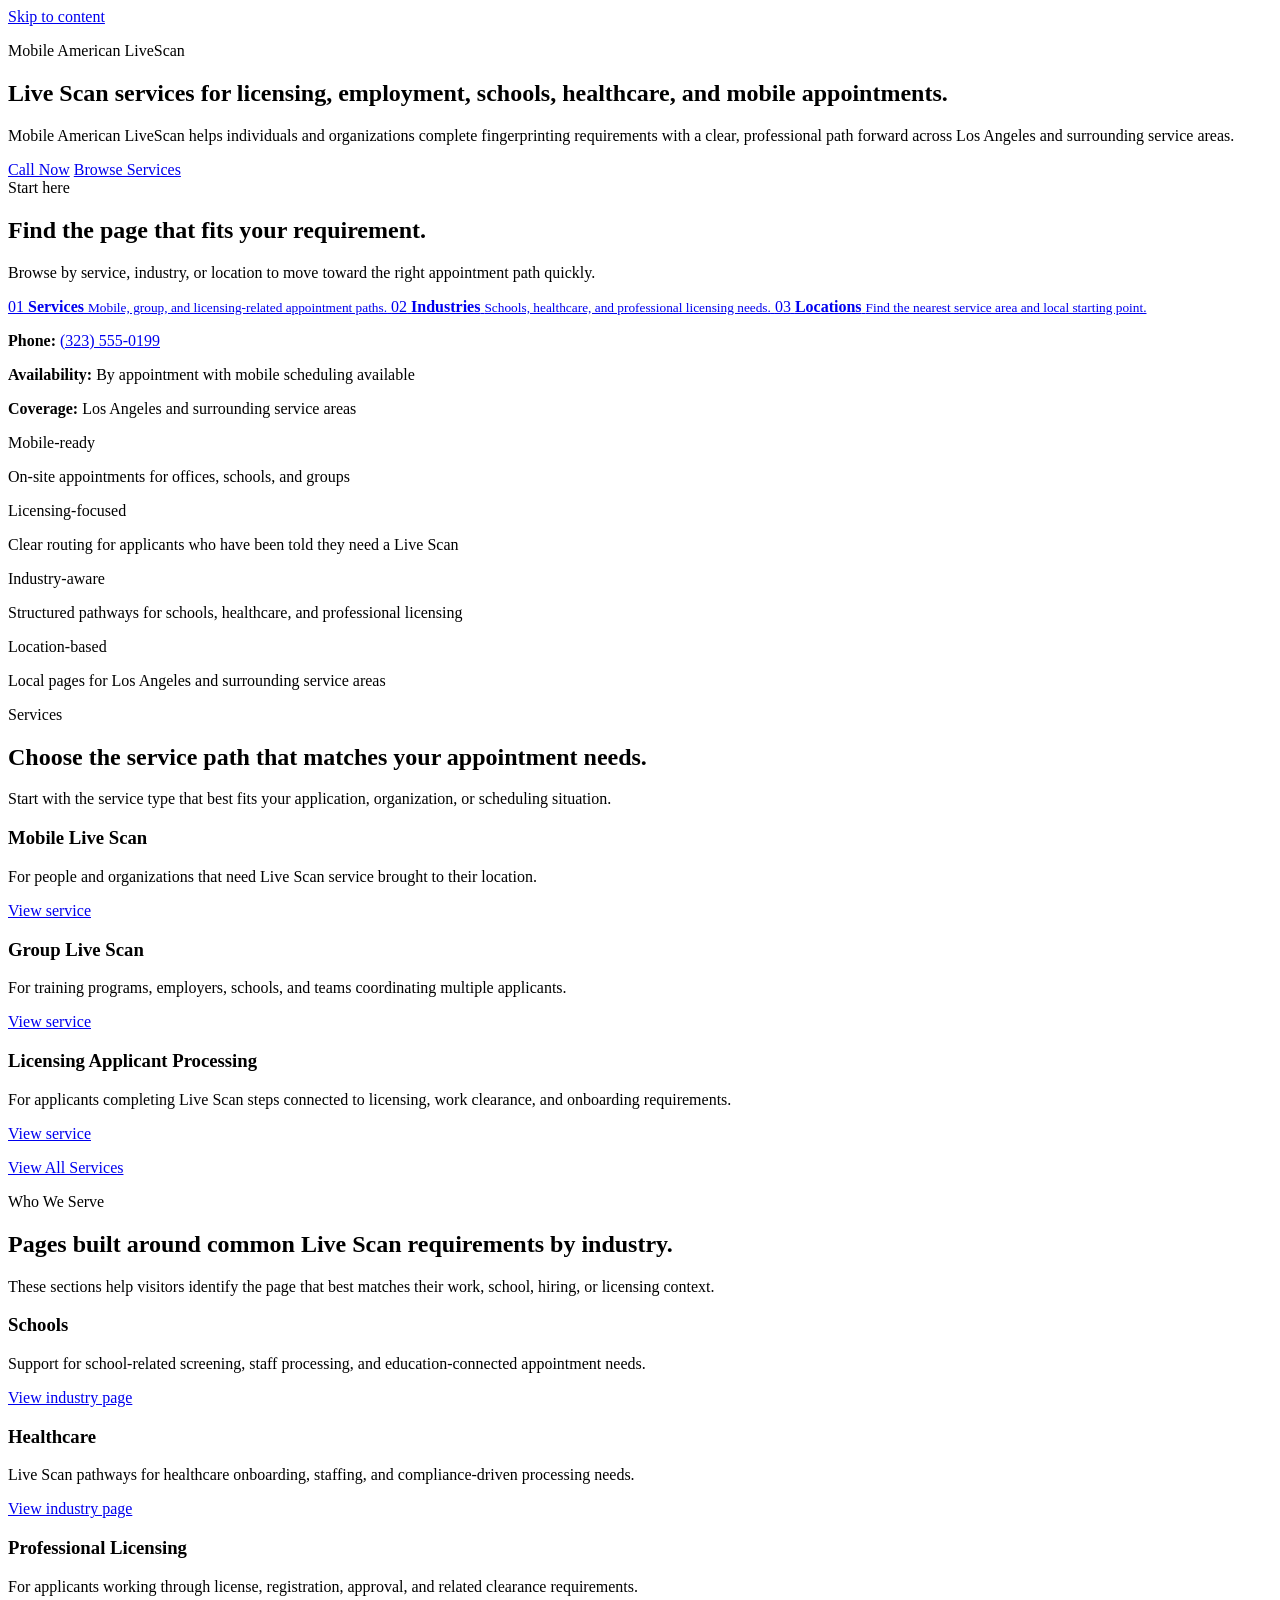
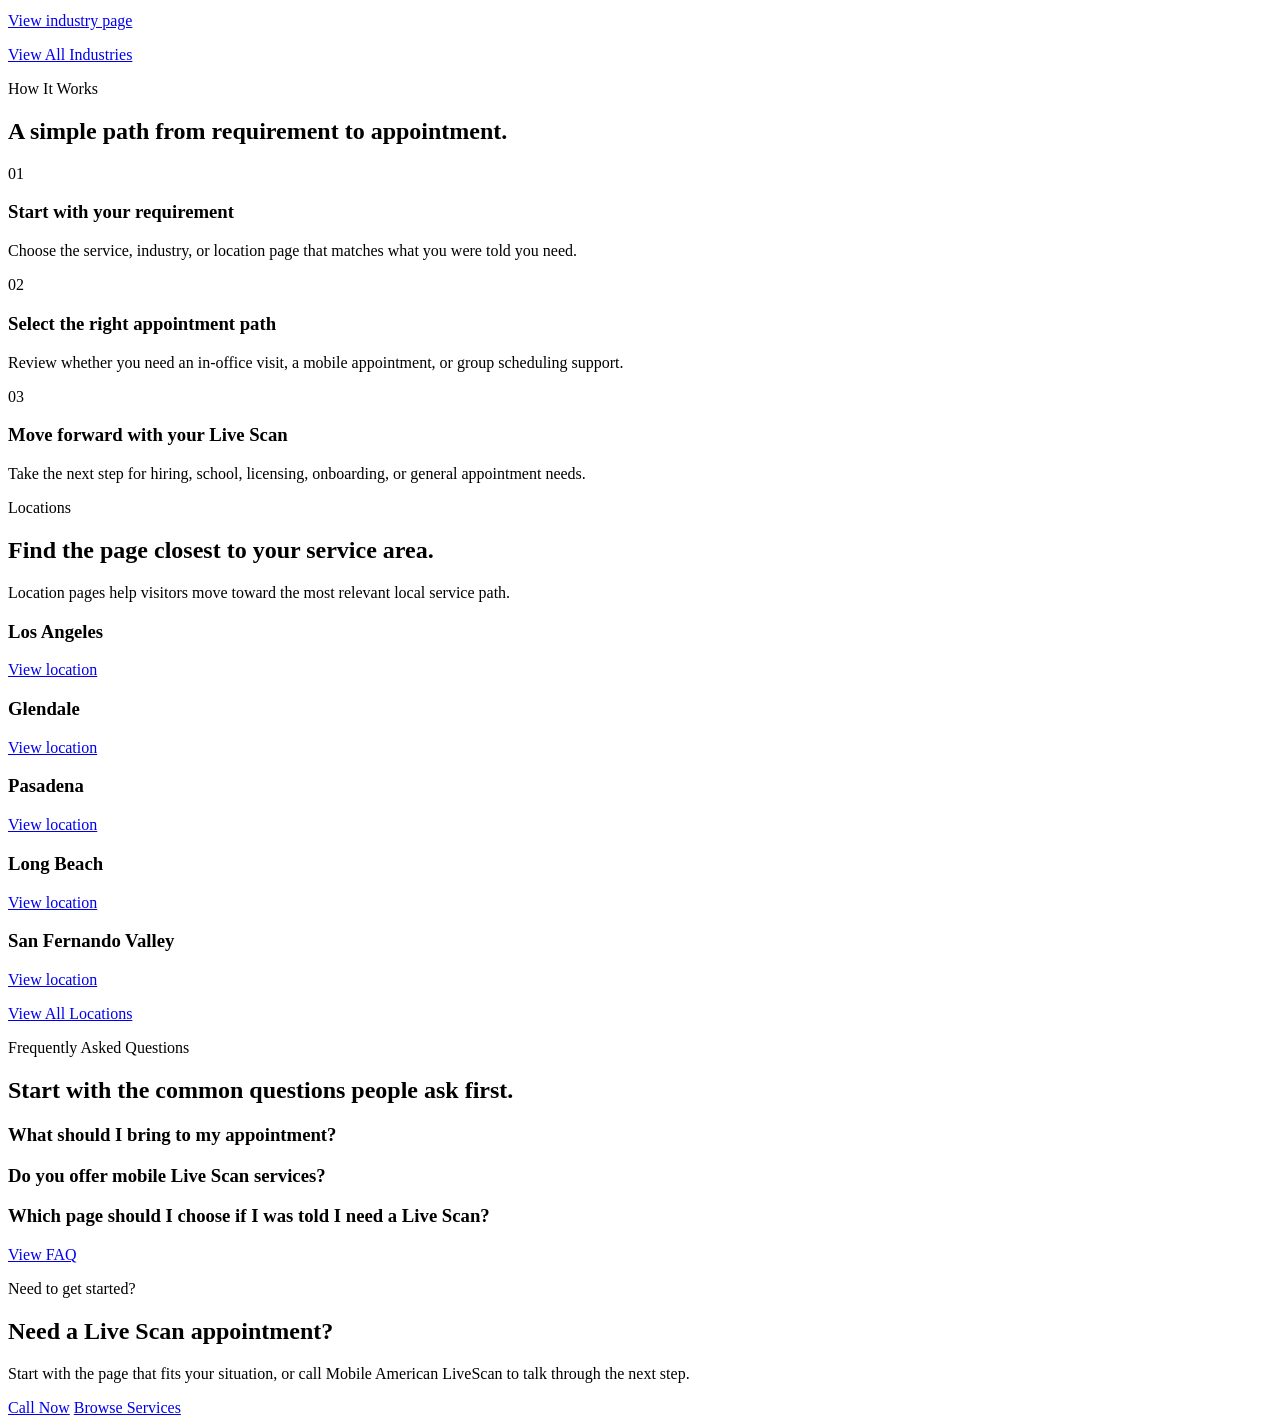
==== commit 4398f61c: "Force dark theme and update header" ====
--- a/index.html
+++ b/index.html
@@ -1,5 +1,5 @@
 <!DOCTYPE html>
-<html lang="en">
+<html lang="en" data-theme="dark">
 <head>
   <!-- ==================== HEAD ==================== -->
   <meta charset="UTF-8">
@@ -89,6 +89,17 @@
   </div>
 </section>
 
+<!-- ==================== QUICK CONTACT ==================== -->
+<section class="section section-tight">
+  <div class="container">
+    <div class="hero-contact-strip">
+      <p><strong>Phone:</strong> <a href="tel:+13235550199">(323) 555-0199</a></p>
+      <p><strong>Availability:</strong> By appointment with mobile scheduling available</p>
+      <p><strong>Coverage:</strong> Los Angeles and surrounding service areas</p>
+    </div>
+  </div>
+</section>
+
     <!-- ==================== TRUST STRIP ==================== -->
     <section class="trust-strip">
       <div class="container trust-grid">
